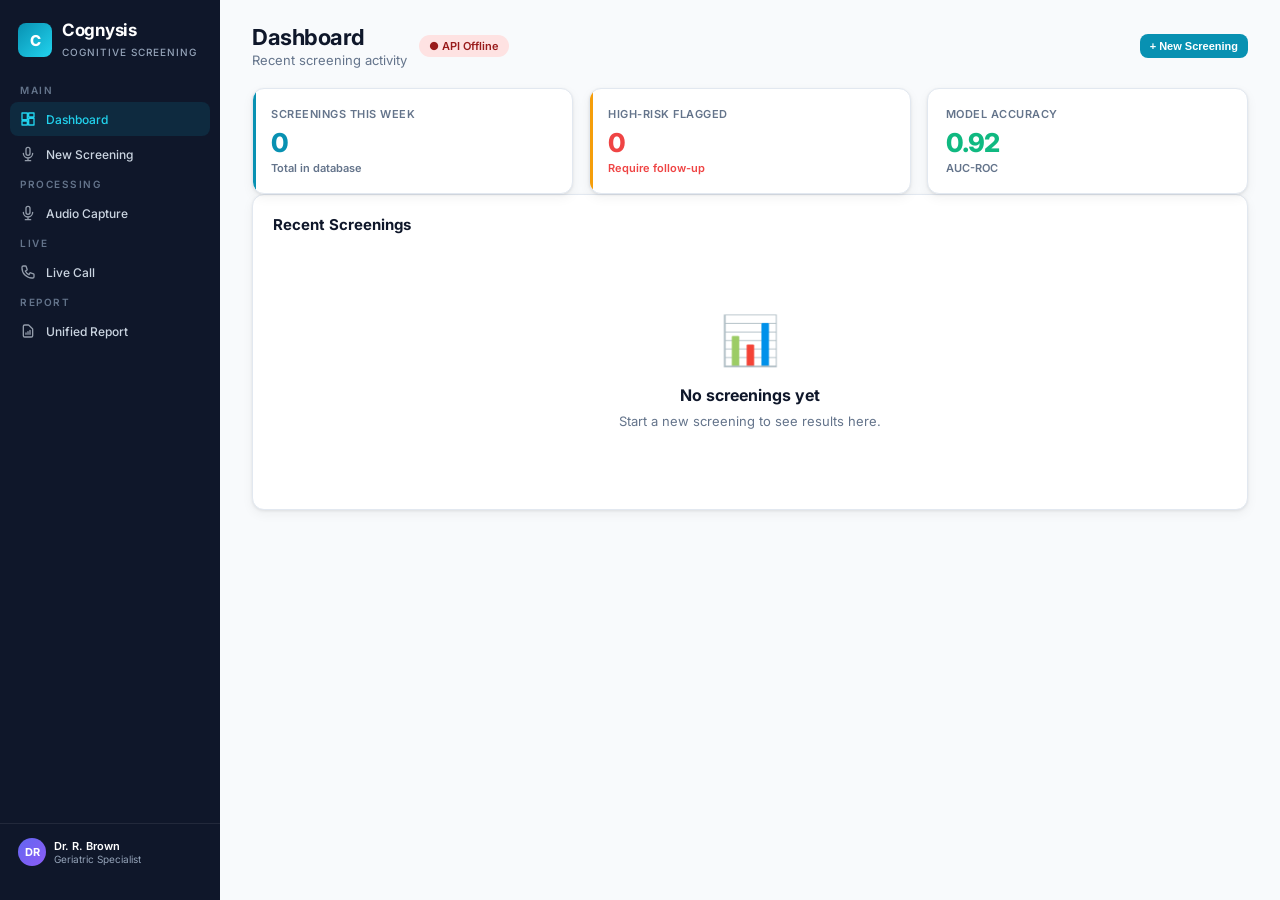
==== index.html @ 01a06c54 "Modify audio capture subtitle and remove unused sections Updated subtitle for audio capture section " ====
<!DOCTYPE html>
<html lang="en">
<head>
    <meta charset="UTF-8">
    <meta name="viewport" content="width=device-width, initial-scale=1.0">
    <title>Cognysis — Cognitive Risk Screening</title>
    <link href="https://fonts.googleapis.com/css2?family=Inter:wght@300;400;500;600;700;800&display=swap" rel="stylesheet">
    <link rel="stylesheet" href="/css/style.css">
<base target="_blank">
<base target="_blank">
</head>
<body>
    <div class="app">
        <!-- Sidebar -->
        <aside class="sidebar">
            <div class="sidebar-brand">
                <div class="logo-icon">C</div>
                <div><h1>Cognysis</h1><span>Cognitive Screening</span></div>
            </div>
            <div class="nav-section">
                <div class="nav-section-title">Main</div>
                <div class="nav-item active" data-screen="dashboard" onclick="navTo('dashboard')">
                    <svg fill="none" stroke="currentColor" stroke-width="2" viewBox="0 0 24 24"><path stroke-linecap="round" stroke-linejoin="round" d="M3 13h8V3H3v10zm0 8h8v-6H3v6zm10 0h8V11h-8v10zm0-18v6h8V3h-8z"/></svg>
                    Dashboard
                </div>
                <div class="nav-item" data-screen="screening" onclick="navTo('screening')">
                    <svg fill="none" stroke="currentColor" stroke-width="2" viewBox="0 0 24 24"><path stroke-linecap="round" stroke-linejoin="round" d="M19 11a7 7 0 01-7 7m0 0a7 7 0 01-7-7m7 7v4m0 0H8m4 0h4m-4-8a3 3 0 01-3-3V5a3 3 0 116 0v6a3 3 0 01-3 3z"/></svg>
                    New Screening
                </div>
            </div>
            <div class="nav-section">
                <div class="nav-section-title">Processing</div>
                <div class="nav-item" data-screen="audio-capture" onclick="navTo('audio-capture')">
                    <svg fill="none" stroke="currentColor" stroke-width="2" viewBox="0 0 24 24"><path stroke-linecap="round" stroke-linejoin="round" d="M19 11a7 7 0 01-7 7m0 0a7 7 0 01-7-7m7 7v4m0 0H8m4 0h4m-4-8a3 3 0 01-3-3V5a3 3 0 116 0v6a3 3 0 01-3 3z"/></svg>
                    Audio Capture
                </div>
            </div>
                        <div class="nav-section">
                <div class="nav-section-title">Live</div>
                <div class="nav-item" data-screen="live-call" onclick="navTo('live-call')">
                    <svg fill="none" stroke="currentColor" stroke-width="2" viewBox="0 0 24 24"><path stroke-linecap="round" stroke-linejoin="round" d="M3 5a2 2 0 012-2h3.28a1 1 0 01.948.684l1.498 4.493a1 1 0 01-.502 1.21l-2.257 1.13a11.042 11.042 0 005.516 5.516l1.13-2.257a1 1 0 011.21-.502l4.493 1.498a1 1 0 01.684.949V19a2 2 0 01-2 2h-1C9.716 21 3 14.284 3 6V5z"/></svg>
                    Live Call
                </div>
            </div>
<div class="nav-section">
                <div class="nav-section-title">Report</div>
                <div class="nav-item" data-screen="report" onclick="navTo('report')">
                    <svg fill="none" stroke="currentColor" stroke-width="2" viewBox="0 0 24 24"><path stroke-linecap="round" stroke-linejoin="round" d="M9 17v-2m3 2v-4m3 4v-6m2 10H7a2 2 0 01-2-2V5a2 2 0 012-2h5.586a1 1 0 01.707.293l5.414 5.414a1 1 0 01.293.707V19a2 2 0 01-2 2z"/></svg>
                    Unified Report
                </div>

            </div>
            <div class="sidebar-footer">
                <div class="user-pill">
                    <div class="user-avatar">DR</div>
                    <div class="user-info"><div class="name">Dr. R. Brown</div><div class="role">Geriatric Specialist</div></div>
                </div>
            </div>
        </aside>

        <!-- Main Content -->
        <main class="main">

            <!-- SCREEN 1: DASHBOARD -->
            <div id="dashboard" class="screen active">
                <div class="page-header">
                    <div style="display:flex;align-items:center;">
                        <div><h2>Dashboard</h2><p>Recent screening activity</p></div>
                        <div class="api-status checking" id="apiStatus">● Checking API...</div>
                    </div>
                    <div class="header-actions">
                        <button class="btn btn-primary btn-sm" onclick="navTo('screening')">+ New Screening</button>
                    </div>
                </div>
                <div class="grid-3">
                    <div class="stat-card acoustic">
                        <div class="stat-label">Screenings This Week</div>
                        <div class="stat-value" style="color: var(--accent);" id="dash-count">0</div>
                        <div class="stat-delta neutral">Total in database</div>
                    </div>
                    <div class="stat-card transcript">
                        <div class="stat-label">High-Risk Flagged</div>
                        <div class="stat-value" style="color: var(--danger);" id="dash-high">0</div>
                        <div class="stat-delta negative">Require follow-up</div>
                    </div>
                    <div class="stat-card">
                        <div class="stat-label">Model Accuracy</div>
                        <div class="stat-value" style="color: var(--success);">0.92</div>
                        <div class="stat-delta neutral">AUC-ROC</div>
                    </div>
                </div>
                <div class="card">
                    <div class="card-header"><div class="card-title">Recent Screenings</div></div>
                    <div id="dash-history">
                        <div class="empty-state">
                            <div class="empty-state-icon">📊</div>
                            <h3>No screenings yet</h3>
                            <p>Start a new screening to see results here.</p>
                        </div>
                    </div>
                </div>
            </div>

            <!-- SCREEN 2: NEW SCREENING -->
            <div id="screening" class="screen">
                <div class="page-header">
                    <div><h2>New Screening</h2><p>Patient intake — choose call or upload</p></div>
                    <div class="header-actions">
                        <button class="btn btn-secondary btn-sm" onclick="navTo('dashboard')">Cancel</button>
                        <button class="btn btn-primary btn-sm" id="btn-begin" onclick="beginScreening()">Begin →</button>
                    </div>
                </div>
                <div class="grid-2">
                    <div class="card">
                        <div class="card-header"><div class="card-title">Patient Information</div></div>
                        <div style="display: flex; flex-direction: column; gap: 14px;">
                            <div style="display: grid; grid-template-columns: 1fr 1fr; gap: 12px;">
                                <div>
                                    <label style="display: block; font-size: 11px; font-weight: 600; color: var(--text-muted); margin-bottom: 4px;">First Name</label>
                                    <input type="text" id="p-first" value="Dorothy" style="width: 100%; padding: 8px 12px; border: 1px solid var(--border); border-radius: var(--radius-sm); font-size: 13px; font-family: inherit;">
                                </div>
                                <div>
                                    <label style="display: block; font-size: 11px; font-weight: 600; color: var(--text-muted); margin-bottom: 4px;">Last Name</label>
                                    <input type="text" id="p-last" value="Thompson" style="width: 100%; padding: 8px 12px; border: 1px solid var(--border); border-radius: var(--radius-sm); font-size: 13px; font-family: inherit;">
                                </div>
                            </div>
                            <div style="display: grid; grid-template-columns: 1fr 1fr 1fr; gap: 12px;">
                                <div>
                                    <label style="display: block; font-size: 11px; font-weight: 600; color: var(--text-muted); margin-bottom: 4px;">Age</label>
                                    <input type="number" id="p-age" value="72" style="width: 100%; padding: 8px 12px; border: 1px solid var(--border); border-radius: var(--radius-sm); font-size: 13px; font-family: inherit;">
                                </div>
                                <div>
                                    <label style="display: block; font-size: 11px; font-weight: 600; color: var(--text-muted); margin-bottom: 4px;">Sex</label>
                                    <select id="p-sex" style="width: 100%; padding: 8px 12px; border: 1px solid var(--border); border-radius: var(--radius-sm); font-size: 13px; font-family: inherit; background: white;">
                                        <option selected>Female</option><option>Male</option>
                                    </select>
                                </div>
                                <div>
                                    <label style="display: block; font-size: 11px; font-weight: 600; color: var(--text-muted); margin-bottom: 4px;">Education (yrs)</label>
                                    <input type="number" id="p-edu" value="8" style="width: 100%; padding: 8px 12px; border: 1px solid var(--border); border-radius: var(--radius-sm); font-size: 13px; font-family: inherit;">
                                </div>
                            </div>
                            <div>
                                <label style="display: block; font-size: 11px; font-weight: 600; color: var(--text-muted); margin-bottom: 4px;">Primary Language</label>
                                <select id="p-lang" style="width: 100%; padding: 8px 12px; border: 1px solid var(--border); border-radius: var(--radius-sm); font-size: 13px; font-family: inherit; background: white;">
                                    <option selected>English (Jamaican)</option><option>Patois / English Mix</option>
                                </select>
                            </div>
                            <div>
                                <label style="display: block; font-size: 11px; font-weight: 600; color: var(--text-muted); margin-bottom: 4px;">Phone Number (for live calls)</label>
                                <input type="tel" id="p-phone" value="+18761234567" placeholder="+1 876 123 4567" style="width: 100%; padding: 8px 12px; border: 1px solid var(--border); border-radius: var(--radius-sm); font-size: 13px; font-family: inherit;">
                            </div>
                        </div>
                    </div>
                    <div class="card">
                        <div class="card-header"><div class="card-title">Health Background</div></div>
                        <div style="display: flex; flex-direction: column; gap: 8px;">
                            <label style="display: flex; align-items: center; gap: 8px; padding: 10px; background: var(--bg); border-radius: var(--radius-sm); cursor: pointer;">
                                <input type="checkbox" id="h-dm" checked style="width: 16px; height: 16px; accent-color: var(--accent);">
                                <span style="font-size: 13px; font-weight: 500;">Type 2 Diabetes</span>
                            </label>
                            <label style="display: flex; align-items: center; gap: 8px; padding: 10px; background: var(--bg); border-radius: var(--radius-sm); cursor: pointer;">
                                <input type="checkbox" id="h-htn" checked style="width: 16px; height: 16px; accent-color: var(--accent);">
                                <span style="font-size: 13px; font-weight: 500;">Hypertension</span>
                            </label>
                            <label style="display: flex; align-items: center; gap: 8px; padding: 10px; background: var(--bg); border-radius: var(--radius-sm); cursor: pointer;">
                                <input type="checkbox" id="h-stroke" style="width: 16px; height: 16px; accent-color: var(--accent);">
                                <span style="font-size: 13px; font-weight: 500;">Previous Stroke / TIA</span>
                            </label>
                            <label style="display: flex; align-items: center; gap: 8px; padding: 10px; background: var(--bg); border-radius: var(--radius-sm); cursor: pointer;">
                                <input type="checkbox" id="h-hear" style="width: 16px; height: 16px; accent-color: var(--accent);">
                                <span style="font-size: 13px; font-weight: 500;">Hearing Impairment</span>
                            </label>
                            <label style="display: flex; align-items: center; gap: 8px; padding: 10px; background: var(--bg); border-radius: var(--radius-sm); cursor: pointer;">
                                <input type="checkbox" id="h-speech" style="width: 16px; height: 16px; accent-color: var(--accent);">
                                <span style="font-size: 13px; font-weight: 500;">Speech Impediment (stammer, etc.)</span>
                            </label>
                            <div style="font-size: 11px; color: var(--text-muted); line-height: 1.5; padding: 8px 10px; border-left: 3px solid var(--accent); background: #eef2ff; border-radius: 4px;">
                                Recorded as acknowledged predispositions — these do <strong>not</strong> alter the current score.
                                Planned: condition-aware feature weighting (e.g. hearing impairment down-weights loudness and repetition markers).
                            </div>
                        </div>
                    </div>
                </div>
            </div>

            <!-- SCREEN 3: NEW SCREENING — UPLOAD ONLY -->
            <div id="screening-upload" class="screen">
                <div class="page-header">
                    <div><h2>New Screening — Upload</h2><p>Audio file upload only. No live call.</p></div>
                    <div class="header-actions">
                        <button class="btn btn-secondary btn-sm" onclick="navTo('dashboard')">Cancel</button>
                    </div>
                </div>
                <div class="grid-2">
                    <div class="card">
                        <div class="card-header"><div class="card-title">Patient Information</div></div>
                        <div style="display: flex; flex-direction: column; gap: 14px;">
                            <div style="display: grid; grid-template-columns: 1fr 1fr; gap: 12px;">
                                <div>
                                    <label style="display: block; font-size: 11px; font-weight: 600; color: var(--text-muted); margin-bottom: 4px;">First Name</label>
                                    <input type="text" id="p-first-upload" value="Dorothy" style="width: 100%; padding: 8px 12px; border: 1px solid var(--border); border-radius: var(--radius-sm); font-size: 13px; font-family: inherit;">
                                </div>
                                <div>
                                    <label style="display: block; font-size: 11px; font-weight: 600; color: var(--text-muted); margin-bottom: 4px;">Last Name</label>
                                    <input type="text" id="p-last-upload" value="Thompson" style="width: 100%; padding: 8px 12px; border: 1px solid var(--border); border-radius: var(--radius-sm); font-size: 13px; font-family: inherit;">
                                </div>
                            </div>
                            <div style="display: grid; grid-template-columns: 1fr 1fr 1fr; gap: 12px;">
                                <div>
                                    <label style="display: block; font-size: 11px; font-weight: 600; color: var(--text-muted); margin-bottom: 4px;">Age</label>
                                    <input type="number" id="p-age-upload" value="72" style="width: 100%; padding: 8px 12px; border: 1px solid var(--border); border-radius: var(--radius-sm); font-size: 13px; font-family: inherit;">
                                </div>
                                <div>
                                    <label style="display: block; font-size: 11px; font-weight: 600; color: var(--text-muted); margin-bottom: 4px;">Sex</label>
                                    <select id="p-sex-upload" style="width: 100%; padding: 8px 12px; border: 1px solid var(--border); border-radius: var(--radius-sm); font-size: 13px; font-family: inherit; background: white;">
                                        <option selected>Female</option><option>Male</option>
                                    </select>
                                </div>
                                <div>
                                    <label style="display: block; font-size: 11px; font-weight: 600; color: var(--text-muted); margin-bottom: 4px;">Education (yrs)</label>
                                    <input type="number" id="p-edu-upload" value="8" style="width: 100%; padding: 8px 12px; border: 1px solid var(--border); border-radius: var(--radius-sm); font-size: 13px; font-family: inherit;">
                                </div>
                            </div>
                            <div>
                                <label style="display: block; font-size: 11px; font-weight: 600; color: var(--text-muted); margin-bottom: 4px;">Primary Language</label>
                                <select id="p-lang-upload" style="width: 100%; padding: 8px 12px; border: 1px solid var(--border); border-radius: var(--radius-sm); font-size: 13px; font-family: inherit; background: white;">
                                    <option selected>English (Jamaican)</option><option>Patois / English Mix</option>
                                </select>
                            </div>
                        </div>
                    </div>
                    <div class="card">
                        <div class="card-header"><div class="card-title">Health Background</div></div>
                        <div style="display: flex; flex-direction: column; gap: 8px;">
                            <label style="display: flex; align-items: center; gap: 8px; padding: 10px; background: var(--bg); border-radius: var(--radius-sm); cursor: pointer;">
                                <input type="checkbox" id="h-dm-upload" checked style="width: 16px; height: 16px; accent-color: var(--accent);">
                                <span style="font-size: 13px; font-weight: 500;">Type 2 Diabetes</span>
                            </label>
                            <label style="display: flex; align-items: center; gap: 8px; padding: 10px; background: var(--bg); border-radius: var(--radius-sm); cursor: pointer;">
                                <input type="checkbox" id="h-htn-upload" checked style="width: 16px; height: 16px; accent-color: var(--accent);">
                                <span style="font-size: 13px; font-weight: 500;">Hypertension</span>
                            </label>
                            <label style="display: flex; align-items: center; gap: 8px; padding: 10px; background: var(--bg); border-radius: var(--radius-sm); cursor: pointer;">
                                <input type="checkbox" id="h-stroke-upload" style="width: 16px; height: 16px; accent-color: var(--accent);">
                                <span style="font-size: 13px; font-weight: 500;">Previous Stroke / TIA</span>
                            </label>
                            <label style="display: flex; align-items: center; gap: 8px; padding: 10px; background: var(--bg); border-radius: var(--radius-sm); cursor: pointer;">
                                <input type="checkbox" id="h-hear-upload" style="width: 16px; height: 16px; accent-color: var(--accent);">
                                <span style="font-size: 13px; font-weight: 500;">Hearing Impairment</span>
                            </label>
                        </div>
                    </div>
                </div>
                <div class="card" style="margin-top: 8px;">
                    <div class="card-header"><div class="card-title">Audio Upload</div><span class="badge badge-info">File Only</span></div>
                    <div class="upload-area" id="uploadAreaOnly" onclick="document.getElementById('fileInputOnly').click()">
                        <input type="file" id="fileInputOnly" accept="audio/wav,audio/mp3,audio/mpeg,audio/mp4,audio/x-m4a,audio/webm" onchange="handleFileSelectOnly(this)">
                        <div style="font-size: 48px; margin-bottom: 12px;">📁</div>
                        <p style="font-size: 1.1rem; color: #4a5568; margin-bottom: 8px; font-weight: 600;">Drop or Select Audio File</p>
                        <p style="font-size: 0.85rem; color: #a0aec0; margin-bottom: 16px;">WAV, MP3, M4A, WEBM accepted. Max 20MB.</p>
                        <button class="btn btn-secondary" type="button">Select File</button>
                    </div>
                    <div id="filePreviewOnly" style="display: none; margin-top: 16px; padding: 12px; background: var(--bg); border-radius: var(--radius-sm); border: 1px solid var(--border);">
                        <div style="display: flex; align-items: center; justify-content: space-between;">
                            <div style="display: flex; align-items: center; gap: 10px;">
                                <div style="font-size: 24px;">🎵</div>
                                <div>
                                    <div style="font-size: 13px; font-weight: 600;" id="fileNameOnly">recording.wav</div>
                                    <div style="font-size: 11px; color: var(--text-muted);" id="fileSizeOnly">2.4 MB</div>
                                </div>
                            </div>
                            <button class="btn btn-primary btn-sm" onclick="beginUploadScreening()">Upload & Analyze</button>
                        </div>
                    </div>
                </div>
            </div>

            <!-- SCREEN 4: AUDIO CAPTURE -->
<div id="audio-capture" class="screen">
    <div class="page-header">
        <div>
            <h2>Audio Capture</h2>
            <p id="audio-capture-subtitle">Call the patient or upload an audio file — results appear in the Unified Report</p>
        </div>
        <div class="header-actions">
            <button class="btn btn-secondary btn-sm" onclick="navTo('screening')">← Back</button>
        </div>
    </div>

    <!-- Patient Card -->
    <div class="patient-card" style="margin-bottom: 20px;">
        <div class="patient-avatar-lg" id="cap-avatar">DT</div>
        <div class="patient-details">
            <h3 id="cap-name">Mrs. Dorothy Thompson</h3>
            <div class="patient-meta" id="cap-meta">
                <span>72 yrs</span><span>•</span><span>Female</span><span>•</span><span>8 yrs education</span>
            </div>
        </div>
        <div class="risk-pill risk-moderate" id="audio-status-badge">Ready</div>
    </div>

    <!-- CALL / UPLOAD OPTIONS -->
    <div class="grid-2" style="margin-top: 16px;">
        <div class="card" style="cursor: pointer;" onclick="triggerOutboundCall()">
    <div style="text-align: center; padding: 30px;">
        <div style="font-size: 48px; margin-bottom: 12px;">📞</div>
        <p style="font-size: 1.1rem; color: #4a5568; margin-bottom: 8px; font-weight: 600;">Call Patient Now</p>
        <p style="font-size: 0.85rem; color: #a0aec0; margin-bottom: 16px;">
            Retell AI will call the patient and conduct the cognitive screening.
        </p>
        <button class="btn btn-primary" id="btn-call">📞 Call Patient</button>
        <p style="font-size: 11px; color: #94a3b8; margin-top: 12px;">
            Demo uses US caller ID → Jamaican number in production
        </p>
    </div>
</div>
        <div class="card">
            <div class="upload-area" id="uploadArea" onclick="document.getElementById('fileInput').click()">
                <input type="file" id="fileInput" accept="audio/wav,audio/mp3,audio/mpeg,audio/mp4,audio/x-m4a,audio/webm" onchange="handleFileSelect(this)">
                <div style="font-size: 48px; margin-bottom: 12px;">📁</div>
                <p style="font-size: 1.1rem; color: #4a5568; margin-bottom: 8px; font-weight: 600;">Upload Audio File</p>
                <p style="font-size: 0.85rem; color: #a0aec0; margin-bottom: 16px;">WAV, MP3, M4A, WEBM accepted. Max 20MB.</p>
                <button class="btn btn-secondary" type="button">Select File</button>
            </div>
            <div id="filePreview" style="display: none; margin-top: 16px; padding: 12px; background: var(--bg); border-radius: var(--radius-sm); border: 1px solid var(--border);">
                <div style="display: flex; align-items: center; justify-content: space-between;">
                    <div style="display: flex; align-items: center; gap: 10px;">
                        <div style="font-size: 24px;">🎵</div>
                        <div>
                            <div style="font-size: 13px; font-weight: 600;" id="fileName">recording.wav</div>
                            <div style="font-size: 11px; color: var(--text-muted);" id="fileSize">2.4 MB</div>
                        </div>
                    </div>
                    <button class="btn btn-primary btn-sm" onclick="uploadSelectedFile()">Upload & Analyze</button>
                </div>
            </div>
        </div>
    </div>
</div>
            
            <!-- SCREEN 5: FEATURE EXTRACTION -->
<div id="feature-extraction" class="screen">
    <div class="page-header">
        <div><h2>Feature Extraction</h2><p>What the system listens for in the voice</p></div>
        <div class="header-actions">
            <button class="btn btn-secondary btn-sm" onclick="navTo('audio-capture')">← Back</button>
            <button class="btn btn-primary btn-sm" onclick="navTo('report')">Run AI →</button>
        </div>
    </div>

    <div class="card">
        <div class="card-header">
            <div class="card-title">Processing Pipeline</div>
            <span class="badge badge-processing" id="pipe-badge">Running</span>
        </div>
        <div class="pipeline-simple pending" id="pipe-1">
            <div class="step-dot wait" id="dot-1">1</div>
            <div class="step-text">Audio Preprocessing <small>Noise reduction, normalization, resampling</small></div>
            <span class="step-status status-waiting" id="stat-1">Waiting</span>
        </div>
        <div class="pipeline-simple pending" id="pipe-2">
            <div class="step-dot wait" id="dot-2">2</div>
            <div class="step-text">Speech-to-Text <small>Whisper with dialect adaptation</small></div>
            <span class="step-status status-waiting" id="stat-2">Waiting</span>
        </div>
        <div class="pipeline-simple pending" id="pipe-3">
            <div class="step-dot wait" id="dot-3">3</div>
            <div class="step-text">Feature Extraction <small>Acoustic + Transcript analysis</small></div>
            <span class="step-status status-waiting" id="stat-3">Waiting</span>
        </div>
        <div class="pipeline-simple pending" id="pipe-4">
            <div class="step-dot wait" id="dot-4">4</div>
            <div class="step-text">Risk Scoring <small>XGBoost + SHAP explainability</small></div>
            <span class="step-status status-waiting" id="stat-4">Waiting</span>
        </div>
    </div>

    <div class="grid-2">
        <div class="module-card acoustic" onclick="openModal('modal-acoustic')">
            <div class="module-arrow">→</div>
            <div class="module-icon">🎙️</div>
            <div class="module-title">Acoustic Analysis</div>
            <div class="module-desc">Extracted directly from the audio waveform. Language-agnostic features that capture motor planning, voice quality, and rhythmic structure.</div>
            <div class="module-stats">
                <div class="module-stat"><div class="module-stat-value" style="color: var(--accent);" id="mod-acoustic-vars">142</div><div class="module-stat-label">Variables</div></div>
                <div class="module-stat"><div class="module-stat-value" style="color: var(--danger);" id="mod-acoustic-flagged">0</div><div class="module-stat-label">Flagged</div></div>
                <div class="module-stat"><div class="module-stat-value" style="color: var(--warning);" id="mod-acoustic-pause">—</div><div class="module-stat-label">Pause Rate</div></div>
            </div>
        </div>
        <div class="module-card transcript" onclick="openModal('modal-transcript')">
            <div class="module-arrow">→</div>
            <div class="module-icon">📝</div>
            <div class="module-title">Transcript Analysis</div>
            <div class="module-desc">Extracted from ASR output. Lexical, syntactic, semantic, and pragmatic markers of cognitive decline.</div>
            <div class="module-stats">
                <div class="module-stat"><div class="module-stat-value" style="color: var(--warning);" id="mod-transcript-vars">86</div><div class="module-stat-label">Variables</div></div>
                <div class="module-stat"><div class="module-stat-value" style="color: var(--danger);" id="mod-transcript-flagged">0</div><div class="module-stat-label">Flagged</div></div>
                <div class="module-stat"><div class="module-stat-value" style="color: var(--danger);" id="mod-transcript-vocab">—</div><div class="module-stat-label">Vocab Diversity</div></div>
            </div>
        </div>
    </div>

    <div class="card">
        <div class="card-header">
            <div class="card-title">🎙️ Acoustic Analysis — From the Sound Itself</div>
            <span class="badge badge-info">Language-free</span>
        </div>
        <div style="font-size: 13px; color: var(--text-muted); margin-bottom: 16px;">These features are extracted directly from the audio waveform. They work in <strong>any language</strong> because they measure <em>how</em> the person speaks, not <em>what</em> they say.</div>
        <div class="feature-category" id="feat-pause" onclick="openModal('modal-pause')"><div class="cat-icon" style="background: #fee2e2;">⏱️</div><div class="cat-info"><div class="cat-title">Pause Patterns</div><div class="cat-desc" id="feat-pause-desc">How long and how often the person stops between words</div></div><div class="cat-status cat-flagged" id="feat-pause-status">Flagged</div><div class="cat-arrow">→</div></div>
        <div class="feature-category" id="feat-voice" onclick="openModal('modal-voice-quality')"><div class="cat-icon" style="background: #fff7ed;">🗣️</div><div class="cat-info"><div class="cat-title">Voice Quality</div><div class="cat-desc" id="feat-voice-desc">Stability and clarity — tremors, hoarseness, breathiness</div></div><div class="cat-status cat-watch" id="feat-voice-status">Watch</div><div class="cat-arrow">→</div></div>
        <div class="feature-category" id="feat-rate" onclick="openModal('modal-speech-rate')"><div class="cat-icon" style="background: #fff7ed;">⚡</div><div class="cat-info"><div class="cat-title">Speech Rate</div><div class="cat-desc" id="feat-rate-desc">How fast or slow, and how smoothly words flow</div></div><div class="cat-status cat-watch" id="feat-rate-status">Watch</div><div class="cat-arrow">→</div></div>
        <div class="feature-category" id="feat-pitch" onclick="openModal('modal-pitch')"><div class="cat-icon" style="background: #fff7ed;">🎵</div><div class="cat-info"><div class="cat-title">Pitch & Prosody</div><div class="cat-desc" id="feat-pitch-desc">Variation in tone and melody — monotone vs. expressive</div></div><div class="cat-status cat-flagged" id="feat-pitch-status">Flagged</div><div class="cat-arrow">→</div></div>
        <div class="feature-category" id="feat-spectral" onclick="openModal('modal-spectral')"><div class="cat-icon" style="background: #d1fae5;">📊</div><div class="cat-info"><div class="cat-title">Spectral Features</div><div class="cat-desc" id="feat-spectral-desc">Fine-grained sound patterns revealing vocal control</div></div><div class="cat-status cat-normal" id="feat-spectral-status">Normal</div><div class="cat-arrow">→</div></div>
        <div class="feature-category" id="feat-timing" onclick="openModal('modal-response-timing')"><div class="cat-icon" style="background: #fee2e2;">⏳</div><div class="cat-info"><div class="cat-title">Response Timing</div><div class="cat-desc" id="feat-timing-desc">How long to answer, how long each turn lasts</div></div><div class="cat-status cat-flagged" id="feat-timing-status">Flagged</div><div class="cat-arrow">→</div></div>
    </div>

    <div class="card">
        <div class="card-header">
            <div class="card-title">📝 Transcript Analysis — From What Was Said</div>
            <span class="badge badge-info">Language-based</span>
        </div>
        <div style="font-size: 13px; color: var(--text-muted); margin-bottom: 16px;">These features are extracted from the words the person used. They reveal <strong>what</strong> the person said and <strong>how they organized their thoughts</strong>.</div>
        <div class="feature-category" id="feat-vocab" onclick="openModal('modal-vocab')"><div class="cat-icon" style="background: #fee2e2;">📚</div><div class="cat-info"><div class="cat-title">Vocabulary Diversity</div><div class="cat-desc" id="feat-vocab-desc">How many different words — repetition vs. variety</div></div><div class="cat-status cat-flagged" id="feat-vocab-status">Flagged</div><div class="cat-arrow">→</div></div>
        <div class="feature-category" id="feat-semantic" onclick="openModal('modal-semantic')"><div class="cat-icon" style="background: #fee2e2;">🔗</div><div class="cat-info"><div class="cat-title">Semantic Coherence</div><div class="cat-desc" id="feat-semantic-desc">Whether ideas connect logically or drift off-topic</div></div><div class="cat-status cat-flagged" id="feat-semantic-status">Flagged</div><div class="cat-arrow">→</div></div>
        <div class="feature-category" id="feat-wordfind" onclick="openModal('modal-wordfinding')"><div class="cat-icon" style="background: #fee2e2;">🔍</div><div class="cat-info"><div class="cat-title">Word-Finding Ability</div><div class="cat-desc" id="feat-wordfind-desc">Struggles to name things, vague substitutes, circumlocutions</div></div><div class="cat-status cat-flagged" id="feat-wordfind-status">Flagged</div><div class="cat-arrow">→</div></div>
        <div class="feature-category" id="feat-sentence" onclick="openModal('modal-sentence')"><div class="cat-icon" style="background: #fff7ed;">🏗️</div><div class="cat-info"><div class="cat-title">Sentence Structure</div><div class="cat-desc" id="feat-sentence-desc">Complexity, completeness, grammar, fragments</div></div><div class="cat-status cat-watch" id="feat-sentence-status">Watch</div><div class="cat-arrow">→</div></div>
        <div class="feature-category" id="feat-disfluency" onclick="openModal('modal-disfluency')"><div class="cat-icon" style="background: #fff7ed;">💬</div><div class="cat-info"><div class="cat-title">Disfluency Markers</div><div class="cat-desc" id="feat-disfluency-desc">"Um," "uh," repetitions, self-corrections</div></div><div class="cat-status cat-watch" id="feat-disfluency-status">Watch</div><div class="cat-arrow">→</div></div>
        <div class="feature-category" id="feat-memory" onclick="openModal('modal-memory-language')"><div class="cat-icon" style="background: #fff7ed;">🧠</div><div class="cat-info"><div class="cat-title">Memory Language</div><div class="cat-desc" id="feat-memory-desc">"I think," "maybe" — phrases revealing uncertainty</div></div><div class="cat-status cat-watch" id="feat-memory-status">Watch</div><div class="cat-arrow">→</div></div>
    </div>
</div>

            <!-- SCREEN 6: AI ANALYSIS -->
            <div id="analysis" class="screen">
                <div class="page-header">
                    <div><h2>AI Analysis</h2><p>Risk scoring from combined features</p></div>
                    <div class="header-actions">
                        <button class="btn btn-secondary btn-sm" onclick="navTo('report')">← Back</button>
                        <button class="btn btn-primary btn-sm" onclick="saveAndGoToResults()">Results →</button>
                    </div>
                </div>
                <div class="card">
                    <div class="card-header">
                        <div class="card-title">Risk Score</div>
                        <span class="badge badge-complete">Final</span>
                    </div>
                    <div style="display: flex; align-items: baseline; gap: 8px; margin-bottom: 8px;">
                        <span style="font-size: 48px; font-weight: 800; color: var(--danger); letter-spacing: -2px;" id="ana-score">78</span>
                        <span style="font-size: 20px; color: var(--text-muted); font-weight: 500;">/100</span>
                    </div>
                    <div class="risk-slider-labels">
                        <span class="low">Low <span style="font-weight:400;color:#94a3b8">(0–30)</span></span>
                        <span class="mod">Moderate <span style="font-weight:400;color:#94a3b8">(31–60)</span></span>
                        <span class="high">High <span style="font-weight:400;color:#94a3b8">(61–100)</span></span>
                    </div>
                    <div class="risk-slider-container">
                        <div class="risk-slider-seg low"></div>
                        <div class="risk-slider-seg mod"></div>
                        <div class="risk-slider-seg high"></div>
                        <div class="risk-slider-marker" id="ana-marker" style="left: 78%;">78</div>
                    </div>
                    <p style="text-align: center; font-size: 13px; color: var(--text-muted); margin-top: 8px;">
                        Patient falls in the <span style="font-weight: 700; color: var(--danger);" id="ana-level">High Risk</span> band.
                    </p>
                    <div style="margin-top: 24px; padding-top: 20px; border-top: 1px solid var(--border);">
                        <div style="margin-bottom: 14px;">
                            <div style="display: flex; justify-content: space-between; margin-bottom: 4px;">
                                <span style="font-size: 12px; font-weight: 600;">Normal</span>
                                <span style="font-size: 12px; font-weight: 700; color: var(--text-muted);">8%</span>
                            </div>
                            <div class="feature-bar-bg" style="height: 8px;"><div class="feature-bar-fill" style="width: 8%; background: var(--success);"></div></div>
                        </div>
                        <div style="margin-bottom: 14px;">
                            <div style="display: flex; justify-content: space-between; margin-bottom: 4px;">
                                <span style="font-size: 12px; font-weight: 600;">Mild Cognitive Impairment</span>
                                <span style="font-size: 12px; font-weight: 700; color: var(--warning);">24%</span>
                            </div>
                            <div class="feature-bar-bg" style="height: 8px;"><div class="feature-bar-fill" style="width: 24%; background: var(--warning);"></div></div>
                        </div>
                        <div style="margin-bottom: 14px;">
                            <div style="display: flex; justify-content: space-between; margin-bottom: 4px;">
                                <span style="font-size: 12px; font-weight: 600;">Dementia</span>
                                <span style="font-size: 12px; font-weight: 700; color: var(--danger);">68%</span>
                            </div>
                            <div class="feature-bar-bg" style="height: 8px;"><div class="feature-bar-fill" style="width: 68%; background: var(--danger);"></div></div>
                        </div>
                    </div>
                    <div style="padding: 14px; background: var(--bg); border-radius: var(--radius-sm); margin-top: 20px;">
                        <div style="font-size: 11px; font-weight: 700; color: var(--text-muted); text-transform: uppercase; letter-spacing: 0.5px; margin-bottom: 6px;">Model Confidence</div>
                        <div style="display: flex; gap: 20px;">
                            <div><div style="font-size: 20px; font-weight: 800; color: var(--accent);">0.92</div><div style="font-size: 11px; color: var(--text-muted);">Accuracy (AUC)</div></div>
                            <div><div style="font-size: 20px; font-weight: 800; color: var(--accent);">0.88</div><div style="font-size: 11px; color: var(--text-muted);">F1 Score</div></div>
                            <div><div style="font-size: 20px; font-weight: 800; color: var(--accent);">0.85</div><div style="font-size: 11px; color: var(--text-muted);">Sensitivity</div></div>
                            <div><div style="font-size: 20px; font-weight: 800; color: var(--accent);">0.94</div><div style="font-size: 11px; color: var(--text-muted);">Specificity</div></div>
                        </div>
                    </div>
                </div>
                <div class="card">
                    <div class="card-header"><div class="card-title">Top Drivers (SHAP)</div></div>
                    <div id="ana-shap"></div>
                </div>
                <div class="card">
                    <div class="card-header"><div class="card-title">How the Score Was Reached</div></div>
                    <div style="font-size: 13px; color: var(--text-muted); line-height: 1.7; margin-bottom: 12px;">
                        The AI combines <strong>142 acoustic features</strong> (from the sound) and <strong>86 transcript features</strong> (from the words) into a single risk score. It was trained on 1,204 patients and learns which patterns most strongly predict cognitive decline.
                    </div>
                    <div style="display: grid; grid-template-columns: repeat(3, 1fr); gap: 12px;">
                        <div style="padding: 14px; background: var(--bg); border-radius: var(--radius-sm); text-align: center;">
                            <div style="font-size: 24px; font-weight: 800; color: var(--danger);">↑ 130%</div>
                            <div style="font-size: 12px; color: var(--text-muted); margin-top: 4px;">Pause rate was the strongest signal</div>
                        </div>
                        <div style="padding: 14px; background: var(--bg); border-radius: var(--radius-sm); text-align: center;">
                            <div style="font-size: 24px; font-weight: 800; color: var(--danger);">↓ 42%</div>
                            <div style="font-size: 12px; color: var(--text-muted); margin-top: 4px;">Vocabulary diversity dropped sharply</div>
                        </div>
                        <div style="padding: 14px; background: var(--bg); border-radius: var(--radius-sm); text-align: center;">
                            <div style="font-size: 24px; font-weight: 800; color: var(--warning);">↓ 26%</div>
                            <div style="font-size: 12px; color: var(--text-muted); margin-top: 4px;">Semantic coherence below threshold</div>
                        </div>
                    </div>
                </div>
            </div>

            <!-- SCREEN 7: RESULTS -->
            <div id="results" class="screen">
                <div class="page-header">
                    <div><h2>Screening Report</h2><p>Final assessment and next steps</p></div>
                    <div class="header-actions">
                        <button class="btn btn-secondary btn-sm" onclick="navTo('dashboard')">Dashboard</button>
                        <button class="btn btn-primary btn-sm" onclick="navTo('report')">Why? →</button>
                    </div>
                </div>
                <div class="patient-card" id="res-card" style="border-left: 4px solid var(--danger);">
                    <div class="patient-avatar-lg" id="res-avatar">DT</div>
                    <div class="patient-details">
                        <h3 id="res-name">Mrs. Dorothy Thompson</h3>
                        <div class="patient-meta" id="res-meta">
                            <span>72 yrs</span><span>•</span><span>Female</span><span>•</span><span>8 yrs education</span>
                        </div>
                    </div>
                    <div style="text-align: right;">
                        <div style="font-size: 32px; font-weight: 800; color: var(--danger); letter-spacing: -2px;" id="res-score">78<span style="font-size: 14px; color: #94a3b8;">/100</span></div>
                        <div class="risk-pill risk-high" id="res-pill">HIGH RISK</div>
                    </div>
                </div>
                <div class="grid-2">
                    <div>
                        <div class="card" style="margin-bottom: 16px;">
                            <div class="clinical-summary">
                                <div class="clinical-summary-title">📝 Clinical Summary</div>
                                <div class="clinical-summary-text" id="res-summary">
                                    The AI detected significant acoustic and linguistic markers consistent with early-to-moderate cognitive impairment. This is a screening result — not a clinical diagnosis. Neurologist referral is strongly recommended.
                                </div>
                            </div>
                        </div>
                        <div class="card">
                            <div class="card-header"><div class="card-title">Recommended Next Steps</div><span class="badge badge-live">Urgent</span></div>
                            <div style="display: flex; flex-direction: column; gap: 8px;">
                                <div class="clickable-row">
                                    <div class="row-left"><div class="row-icon" style="background: #e0e7ff; color: #4338ca;">📋</div><div><div class="row-title">In-Person Cognitive Tests</div><div class="row-desc">MoCA, memory tests, clock drawing</div></div></div>
                                    <div class="row-arrow">→</div>
                                </div>
                                <div class="clickable-row">
                                    <div class="row-left"><div class="row-icon" style="background: #fce7f3; color: #be185d;">🩺</div><div><div class="row-title">Brain Scan (MRI)</div><div class="row-desc">Check for hippocampal shrinkage</div></div></div>
                                    <div class="row-arrow">→</div>
                                </div>
                                <div class="clickable-row">
                                    <div class="row-left"><div class="row-icon" style="background: #d1fae5; color: #065f46;">💊</div><div><div class="row-title">Review DM & BP</div><div class="row-desc">Optimize diabetes & hypertension</div></div></div>
                                    <div class="row-arrow">→</div>
                                </div>
                            </div>
                        </div>
                    </div>
                    <div>
                        <div class="card">
                            <div class="card-header"><div class="card-title">What the System Noticed</div></div>
                            <div id="res-findings"></div>
                        </div>
                        <div class="card">
                            <div class="card-header"><div class="card-title">Marker Breakdown</div></div>
                            <table class="marker-table">
                                <thead><tr><th>Marker</th><th>Signal</th><th>Result</th></tr></thead>
                                <tbody id="res-markers"></tbody>
                            </table>
                        </div>
                    </div>
                </div>
            </div>

            <!-- SCREEN 8: EXPLAINABILITY -->
            <div id="explainability" class="screen">
                <div class="page-header">
                    <div><h2>Why This Score?</h2><p>Plain-English breakdown</p></div>
                    <div class="header-actions">
                        <button class="btn btn-secondary btn-sm" onclick="navTo('report')">← Back</button>
                    </div>
                </div>
                <div class="card">
                    <div class="card-header"><div class="card-title">From the Sound of the Voice</div><span class="badge badge-info">Acoustic</span></div>
                    <div id="exp-acoustic"></div>
                </div>
                <div class="card">
                    <div class="card-header"><div class="card-title">From the Words Used</div><span class="badge badge-info">Transcript</span></div>
                    <div id="exp-transcript"></div>
                </div>
                <div class="card">
                    <div class="card-header"><div class="card-title">What Helped Lower the Risk</div><span class="badge badge-complete">Protective</span></div>
                    <div id="exp-protective"></div>
                </div>
            </div>
        
            <!-- SCREEN 9: LIVE CALL MONITOR -->
            <div id="live-call" class="screen">
                <div class="page-header">
                    <div>
                        <h2>Live Call Monitor</h2>
                        <p id="live-call-subtitle">Real-time cognitive screening session</p>
                    </div>
                    <div class="header-actions">
                        <button class="btn btn-secondary btn-sm" onclick="navTo('dashboard')">← Dashboard</button>
                    </div>
                </div>
                <div class="card">
                    <div class="card-header"><div class="card-title">📞 Call Information</div></div>
                    <div class="info-row"><span class="info-label">Patient</span><span class="info-value" id="live-patient-name">Loading...</span></div>
                    <div class="info-row"><span class="info-label">Phone</span><span class="info-value" id="live-patient-phone">...</span></div>
                    <div class="info-row"><span class="info-label">Call ID</span><span class="info-value" id="live-call-id" style="font-family: monospace; font-size: 12px;">...</span></div>
                    <div class="status initiated" id="live-status" style="font-size: 32px; font-weight: 800; margin: 12px 0;">LOADING...</div>
                    <div class="timer" id="live-timer" style="font-size: 14px; color: #6b7280; margin-top: 8px;"><span class="spinner"></span> Connecting to server...</div>
                </div>
                <div class="card hidden" id="live-analysis-card">
                    <div class="card-header"><div class="card-title">📊 Live Analysis</div></div>
                    <div class="grid-3">
                        <div class="stat-card"><div class="stat-label">Patient Words</div><div class="stat-value" style="color: #111827;" id="live-patient-words">0</div></div>
                        <div class="stat-card"><div class="stat-label">Orientation /100</div><div class="stat-value" style="color: #111827;" id="live-orientation">0</div></div>
                        <div class="stat-card"><div class="stat-label">Risk Level</div><div class="stat-value" id="live-risk-flag">—</div></div>
                    </div>
                    <div class="grid-3" style="margin-top: 12px;">
                        <div class="stat-card"><div class="stat-label">Nurse Words</div><div class="stat-value" style="color: #111827;" id="live-agent-words">0</div></div>
                        <div class="stat-card"><div class="stat-label">Duration</div><div class="stat-value" style="color: #111827;" id="live-duration">0s</div></div>
                        <div class="stat-card"><div class="stat-label">Turns</div><div class="stat-value" style="color: #111827;" id="live-turns">0</div></div>
                    </div>
                </div>
                <div class="card">
                    <div class="card-header"><div class="card-title">📝 Conversation Transcript</div></div>
                    <div id="live-transcript" style="background: #f9fafb; padding: 20px; border-radius: 10px; max-height: 500px; overflow-y: auto;">
                        <div style="text-align: center; padding: 40px; color: #9ca3af;"><span class="spinner"></span><p>Waiting for call to begin...</p></div>
                    </div>
                </div>
                <div class="card hidden" id="live-recording-card">
                    <div class="card-header"><div class="card-title">🔊 Dual-Channel Recording</div></div>
                    <div id="live-recording-content">
                        <div style="padding: 14px; background: #dbeafe; color: #1e40af; border: 1px solid #93c5fd; border-radius: 8px;">Recording is being processed by Twilio. This may take 30-60 seconds after the call ends.</div>
                        <button class="btn btn-primary" style="margin-top: 12px;" id="live-check-recording-btn" onclick="checkLiveRecording()">Check for Recording Now</button>
                    </div>
                </div>
            </div>

            <!-- SCREEN 10: UNIFIED REPORT (processing + transcript + results on one tab) -->
            <div id="report" class="screen">
                <div class="page-header">
                    <div><h2>Screening Report</h2><p>Processing, transcript, analysis and results — one view</p></div>
                    <div class="header-actions">
                        <button class="btn btn-secondary btn-sm" onclick="navTo('dashboard')">Dashboard</button>
                        <button class="btn btn-primary btn-sm" onclick="navTo('screening')">+ New Screening</button>
                    </div>
                </div>

                <!-- 1. PATIENT + SCORE HEADER -->
                <div class="patient-card" id="ur-card" style="border-left: 4px solid var(--border);">
                    <div class="patient-avatar-lg" id="ur-avatar">--</div>
                    <div class="patient-details">
                        <h3 id="ur-name">No screening loaded</h3>
                        <div class="patient-meta" id="ur-meta"><span>Run an analysis to populate this report</span></div>
                    </div>
                    <div style="text-align: right;">
                        <div style="font-size: 32px; font-weight: 800; color: var(--text-muted); letter-spacing: -2px;" id="ur-score">—<span style="font-size: 14px; color: #94a3b8;">/100</span></div>
                        <div class="risk-pill risk-moderate" id="ur-pill">AWAITING DATA</div>
                    </div>
                </div>

                <!-- 2. PROCESSING SUMMARY -->
                <div class="card">
                    <div class="card-header">
                        <div class="card-title">Processing Pipeline</div>
                        <span class="badge badge-complete" id="ur-pipe-badge">Complete</span>
                    </div>
                    <div style="display: grid; grid-template-columns: repeat(4, 1fr); gap: 12px;">
                        <div style="padding: 14px; background: var(--bg); border-radius: var(--radius-sm); text-align: center;">
                            <div style="font-size: 20px; font-weight: 800; color: var(--accent);" id="ur-pipe-duration">—</div>
                            <div style="font-size: 11px; color: var(--text-muted); margin-top: 4px;">1. Audio processed<br>noise reduction + resampling</div>
                        </div>
                        <div style="padding: 14px; background: var(--bg); border-radius: var(--radius-sm); text-align: center;">
                            <div style="font-size: 20px; font-weight: 800; color: var(--accent);" id="ur-pipe-words">—</div>
                            <div style="font-size: 11px; color: var(--text-muted); margin-top: 4px;">2. Speech-to-text<br>Whisper transcription</div>
                        </div>
                        <div style="padding: 14px; background: var(--bg); border-radius: var(--radius-sm); text-align: center;">
                            <div style="font-size: 20px; font-weight: 800; color: var(--accent);">142 + 86</div>
                            <div style="font-size: 11px; color: var(--text-muted); margin-top: 4px;">3. Features extracted<br>acoustic + transcript</div>
                        </div>
                        <div style="padding: 14px; background: var(--bg); border-radius: var(--radius-sm); text-align: center;">
                            <div style="font-size: 20px; font-weight: 800; color: var(--accent);">XGBoost</div>
                            <div style="font-size: 11px; color: var(--text-muted); margin-top: 4px;">4. Risk scoring<br>SHAP explainability</div>
                        </div>
                    </div>
                </div>

                <!-- 3. TRANSCRIPT -->
                <div class="card" id="ur-transcript-card">
                    <div class="card-header">
                        <div class="card-title">Interview Transcript</div>
                        <span class="badge badge-info">Questions adapted from MMSE screening protocol</span>
                    </div>
                    <div class="transcript-box" id="ur-transcript">
                        <div style="color: var(--text-muted); font-size: 13px;">No transcript available yet.</div>
                    </div>
                    <div id="ur-markers"></div>
                    <audio id="review-audio" style="display:none;"></audio>
                </div>

                <!-- 4. RISK SCORE -->
                <div class="card">
                    <div class="card-header">
                        <div class="card-title">Risk Score</div>
                        <span class="badge badge-complete">Final</span>
                    </div>
                    <div style="display: flex; align-items: baseline; gap: 8px; margin-bottom: 8px;">
                        <span style="font-size: 48px; font-weight: 800; letter-spacing: -2px;" id="ur-big-score">—</span>
                        <span style="font-size: 20px; color: var(--text-muted); font-weight: 500;">/100</span>
                    </div>
                    <div class="risk-slider-labels">
                        <span class="low">Low <span style="font-weight:400;color:#94a3b8">(0–30)</span></span>
                        <span class="mod">Moderate <span style="font-weight:400;color:#94a3b8">(31–60)</span></span>
                        <span class="high">High <span style="font-weight:400;color:#94a3b8">(61–100)</span></span>
                    </div>
                    <div class="risk-slider-container">
                        <div class="risk-slider-seg low"></div>
                        <div class="risk-slider-seg mod"></div>
                        <div class="risk-slider-seg high"></div>
                        <div class="risk-slider-marker" id="ur-marker" style="left: 0%;">0</div>
                    </div>
                    <p style="text-align: center; font-size: 13px; color: var(--text-muted); margin-top: 8px;">
                        Patient falls in the <span style="font-weight: 700;" id="ur-level">—</span> band.
                        This is a <strong>screening result — not a clinical diagnosis</strong>.
                    </p>
                </div>

                <!-- 5. HOW THE SCORE WAS CALCULATED -->
                <div class="card">
                    <div class="card-header">
                        <div class="card-title">How This Score Was Calculated</div>
                        <span class="badge badge-info">Fully transparent — no black box</span>
                    </div>
                    <div style="font-size: 12px; color: var(--text-muted); margin-bottom: 14px; line-height: 1.6;">
                        Every driver the model used is listed below — nothing is hidden. Values are SHAP contributions:
                        <span style="color: var(--danger); font-weight: 600;">red = pushes risk up</span>,
                        <span style="color: var(--success); font-weight: 600;">green = pushes risk down</span>.
                        Base risk + all contributions = final score.
                    </div>
                    <table class="marker-table">
                        <thead><tr><th>Driver</th><th>What the system measured</th><th>Impact</th><th>Running score</th></tr></thead>
                        <tbody id="ur-calc"></tbody>
                    </table>
                </div>

                <!-- 6. FEATURE PANEL — matches the presentation slide (6 acoustic + 6 language) -->
                <div class="card">
                    <div class="card-header">
                        <div class="card-title">Screening Feature Panel</div>
                        <span class="badge badge-info">Weights & ranges per assessment framework</span>
                    </div>
                    <div style="font-size: 12px; color: var(--text-muted); margin-bottom: 14px;">
                        Every feature in the assessment framework is shown with its weight, measured value, and normal reference range — status is computed live, never hardcoded. Full panel shown, like a blood test report.
                    </div>
                    <table class="marker-table">
                        <thead><tr><th>Feature</th><th>Weight</th><th>Measured</th><th>Normal Range</th><th>Status</th></tr></thead>
                        <tbody id="ur-features"></tbody>
                    </table>
                </div>

                <!-- 7. KEY FINDINGS -->
                <div class="card">
                    <div class="card-header"><div class="card-title">What the System Noticed</div></div>
                    <div id="ur-findings"></div>
                </div>

                <!-- 8. EXPLAINABILITY -->
                <div class="grid-2">
                    <div class="card">
                        <div class="card-header"><div class="card-title">From the Sound of the Voice</div><span class="badge badge-info">Acoustic</span></div>
                        <div id="ur-exp-acoustic"></div>
                    </div>
                    <div class="card">
                        <div class="card-header"><div class="card-title">From the Words Used</div><span class="badge badge-info">Transcript</span></div>
                        <div id="ur-exp-transcript"></div>
                    </div>
                </div>
                <div class="card">
                    <div class="card-header"><div class="card-title">What Helped Lower the Risk</div><span class="badge badge-complete">Protective</span></div>
                    <div id="ur-exp-protective"></div>
                </div>

                <!-- 9. NEXT STEPS -->
                <div class="card">
                    <div class="card-header"><div class="card-title">Recommended Next Steps</div><span class="badge badge-live">Clinician</span></div>
                    <div style="display: flex; flex-direction: column; gap: 8px;">
                        <div class="clickable-row">
                            <div class="row-left"><div class="row-icon" style="background: #e0e7ff; color: #4338ca;">📋</div><div><div class="row-title">In-Person Cognitive Tests</div><div class="row-desc">MoCA, memory tests, clock drawing</div></div></div>
                            <div class="row-arrow">→</div>
                        </div>
                        <div class="clickable-row">
                            <div class="row-left"><div class="row-icon" style="background: #fce7f3; color: #be185d;">🩺</div><div><div class="row-title">Brain Scan (MRI)</div><div class="row-desc">Check for hippocampal shrinkage</div></div></div>
                            <div class="row-arrow">→</div>
                        </div>
                        <div class="clickable-row">
                            <div class="row-left"><div class="row-icon" style="background: #d1fae5; color: #065f46;">💊</div><div><div class="row-title">Review DM & BP</div><div class="row-desc">Optimize diabetes & hypertension</div></div></div>
                            <div class="row-arrow">→</div>
                        </div>
                    </div>
                </div>
            </div>
</main>
    </div>

    <!-- Spinner -->
    <div class="spinner-overlay" id="spinner">
        <div class="spinner-circle"></div>
        <p style="color: var(--text-muted); font-weight: 600;">Analyzing speech patterns...</p>
        <p style="font-size: 12px; color: #a0aec0; margin-top: 8px;" id="spinner-text">M1: Ingest → M2: Clean → M3: Features → M4: Score → M5: Explain</p>
    </div>

    <!-- Toast -->
    <div class="toast" id="toast"></div>

    <!-- MODALS -->
    <div class="modal-overlay" id="modal-acoustic">
        <div class="modal">
            <div class="modal-header"><h3>🎙️ Acoustic Features (142 variables)</h3><button class="modal-close" onclick="closeModal('modal-acoustic')">×</button></div>
            <div class="modal-body">
                <div style="font-size: 12px; color: var(--text-muted); margin-bottom: 12px;">Extracted directly from the audio waveform. Language-agnostic.</div>
                <div class="feature-list">
                    <div class="feature-row"><span class="feature-name">Pause Rate</span><div class="feature-bar-bg"><div class="feature-bar-fill" style="width: 78%; background: var(--danger);"></div></div><span class="feature-value" style="color: var(--danger);">0.42</span></div>
                    <div class="feature-row"><span class="feature-name">Avg Pause Duration</span><div class="feature-bar-bg"><div class="feature-bar-fill" style="width: 65%; background: var(--warning);"></div></div><span class="feature-value" style="color: var(--warning);">1.4s</span></div>
                    <div class="feature-row"><span class="feature-name">Pitch Variability</span><div class="feature-bar-bg"><div class="feature-bar-fill" style="width: 32%; background: var(--success);"></div></div><span class="feature-value" style="color: var(--success);">↓ 34%</span></div>
                    <div class="feature-row"><span class="feature-name">Jitter</span><div class="feature-bar-bg"><div class="feature-bar-fill" style="width: 58%; background: var(--warning);"></div></div><span class="feature-value" style="color: var(--warning);">1.82%</span></div>
                    <div class="feature-row"><span class="feature-name">Shimmer</span><div class="feature-bar-bg"><div class="feature-bar-fill" style="width: 45%; background: var(--warning);"></div></div><span class="feature-value" style="color: var(--warning);">6.4%</span></div>
                    <div class="feature-row"><span class="feature-name">HNR</span><div class="feature-bar-bg"><div class="feature-bar-fill" style="width: 38%; background: var(--danger);"></div></div><span class="feature-value" style="color: var(--danger);">12.1dB</span></div>
                    <div class="feature-row"><span class="feature-name">Articulation Rate</span><div class="feature-bar-bg"><div class="feature-bar-fill" style="width: 28%; background: var(--success);"></div></div><span class="feature-value" style="color: var(--success);">3.2 w/s</span></div>
                    <div class="feature-row"><span class="feature-name">MFCC Variance</span><div class="feature-bar-bg"><div class="feature-bar-fill" style="width: 55%; background: var(--warning);"></div></div><span class="feature-value" style="color: var(--warning);">0.89</span></div>
                </div>
            </div>
            <div class="modal-footer"><button class="btn btn-secondary btn-sm" onclick="closeModal('modal-acoustic')">Close</button></div>
        </div>
    </div>

    <div class="modal-overlay" id="modal-transcript">
        <div class="modal">
            <div class="modal-header"><h3>📝 Transcript Features (86 variables)</h3><button class="modal-close" onclick="closeModal('modal-transcript')">×</button></div>
            <div class="modal-body">
                <div style="font-size: 12px; color: var(--text-muted); margin-bottom: 12px;">Extracted from ASR output. Lexical, syntactic, semantic, and pragmatic.</div>
                <div class="feature-list">
                    <div class="feature-row"><span class="feature-name">Type-Token Ratio</span><div class="feature-bar-bg"><div class="feature-bar-fill" style="width: 35%; background: var(--danger);"></div></div><span class="feature-value" style="color: var(--danger);">0.31</span></div>
                    <div class="feature-row"><span class="feature-name">Semantic Coherence</span><div class="feature-bar-bg"><div class="feature-bar-fill" style="width: 42%; background: var(--danger);"></div></div><span class="feature-value" style="color: var(--danger);">0.48</span></div>
                    <div class="feature-row"><span class="feature-name">Syntactic Complexity</span><div class="feature-bar-bg"><div class="feature-bar-fill" style="width: 38%; background: var(--danger);"></div></div><span class="feature-value" style="color: var(--danger);">↓ 28%</span></div>
                    <div class="feature-row"><span class="feature-name">Word-Finding</span><div class="feature-bar-bg"><div class="feature-bar-fill" style="width: 72%; background: var(--danger);"></div></div><span class="feature-value" style="color: var(--danger);">High</span></div>
                    <div class="feature-row"><span class="feature-name">Disfluency Rate</span><div class="feature-bar-bg"><div class="feature-bar-fill" style="width: 68%; background: var(--warning);"></div></div><span class="feature-value" style="color: var(--warning);">8.4%</span></div>
                    <div class="feature-row"><span class="feature-name">Pronoun Ambiguity</span><div class="feature-bar-bg"><div class="feature-bar-fill" style="width: 55%; background: var(--warning);"></div></div><span class="feature-value" style="color: var(--warning);">0.62</span></div>
                    <div class="feature-row"><span class="feature-name">Uncertainty Markers</span><div class="feature-bar-bg"><div class="feature-bar-fill" style="width: 48%; background: var(--warning);"></div></div><span class="feature-value" style="color: var(--warning);">4.2%</span></div>
                    <div class="feature-row"><span class="feature-name">Information Content</span><div class="feature-bar-bg"><div class="feature-bar-fill" style="width: 40%; background: var(--danger);"></div></div><span class="feature-value" style="color: var(--danger);">↓ 22%</span></div>
                </div>
            </div>
            <div class="modal-footer"><button class="btn btn-secondary btn-sm" onclick="closeModal('modal-transcript')">Close</button></div>
        </div>
    </div>

    <div class="modal-overlay" id="modal-pause">
        <div class="modal">
            <div class="modal-header"><h3>⏱️ Pause Patterns</h3><button class="modal-close" onclick="closeModal('modal-pause')">×</button></div>
            <div class="modal-body">
                <div style="font-size: 13px; color: var(--text-muted); line-height: 1.6; margin-bottom: 16px;"><strong>What it measures:</strong> How long the person stops between words, phrases, and sentences. Both silent pauses and filled pauses ("um," "uh") are counted.</div>
                <div style="font-size: 13px; color: var(--text-muted); line-height: 1.6; margin-bottom: 16px;"><strong>Why it matters:</strong> Longer pauses often mean the brain is struggling to retrieve the next word from memory. In early dementia, this "word-finding pause" is one of the most reliable early signs.</div>
                <div class="sub-feature"><div class="sub-name">Average Pause Duration</div><div class="sub-value">1.4 seconds (normal: 0.6s)</div><div class="sub-bar-bg"><div class="sub-bar-fill" style="width: 78%; background: var(--danger);"></div></div><div class="sub-explain">2.3× longer than expected. Each extra second of silence represents cognitive effort to retrieve words.</div></div>
                <div class="sub-feature"><div class="sub-name">Pause Frequency</div><div class="sub-value">0.42 pauses per word (normal: 0.18)</div><div class="sub-bar-bg"><div class="sub-bar-fill" style="width: 65%; background: var(--warning);"></div></div><div class="sub-explain">Pauses happen more than twice as often as in healthy speech. Suggests frequent word-retrieval failures.</div></div>
                <div class="sub-feature"><div class="sub-name">Within-Word Pauses</div><div class="sub-value">3 instances (normal: 0)</div><div class="sub-bar-bg"><div class="sub-bar-fill" style="width: 85%; background: var(--danger);"></div></div><div class="sub-explain">Stopping mid-word is rare in healthy speech. Indicates severe retrieval breakdown.</div></div>
                <div class="sub-feature"><div class="sub-name">Filled Pauses ("um," "uh")</div><div class="sub-value">4 instances in 4 minutes (normal: 1)</div><div class="sub-bar-bg"><div class="sub-bar-fill" style="width: 72%; background: var(--danger);"></div></div><div class="sub-explain">Using filler words to buy thinking time. Common in early cognitive decline.</div></div>
            </div>
            <div class="modal-footer"><button class="btn btn-secondary btn-sm" onclick="closeModal('modal-pause')">Close</button></div>
        </div>
    </div>

    <div class="modal-overlay" id="modal-voice-quality">
        <div class="modal">
            <div class="modal-header"><h3>🗣️ Voice Quality</h3><button class="modal-close" onclick="closeModal('modal-voice-quality')">×</button></div>
            <div class="modal-body">
                <div style="font-size: 13px; color: var(--text-muted); line-height: 1.6; margin-bottom: 16px;"><strong>What it measures:</strong> Stability and clarity of the voice — tremors, hoarseness, breathiness, and how "clean" the vocal signal is.</div>
                <div style="font-size: 13px; color: var(--text-muted); line-height: 1.6; margin-bottom: 16px;"><strong>Why it matters:</strong> The vocal cords are controlled by tiny muscles. As cognitive function declines, the brain's control over these muscles can weaken, leading to subtle voice changes invisible to the human ear but detectable by AI.</div>
                <div class="sub-feature"><div class="sub-name">Jitter (Pitch Instability)</div><div class="sub-value">1.82% (normal: &lt;1.0%)</div><div class="sub-bar-bg"><div class="sub-bar-fill" style="width: 58%; background: var(--warning);"></div></div><div class="sub-explain">Voice pitch wobbles slightly from cycle to cycle. Higher jitter = less stable vocal cord control.</div></div>
                <div class="sub-feature"><div class="sub-name">Shimmer (Loudness Instability)</div><div class="sub-value">6.4% (normal: &lt;4.0%)</div><div class="sub-bar-bg"><div class="sub-bar-fill" style="width: 45%; background: var(--warning);"></div></div><div class="sub-explain">Voice volume fluctuates unexpectedly. Suggests inconsistent breath support and muscle control.</div></div>
                <div class="sub-feature"><div class="sub-name">Harmonics-to-Noise Ratio (HNR)</div><div class="sub-value">12.1 dB (normal: &gt;20 dB)</div><div class="sub-bar-bg"><div class="sub-bar-fill" style="width: 38%; background: var(--danger);"></div></div><div class="sub-explain">How "clean" the voice is vs. how "noisy." Lower HNR = more breathiness and less clear tone.</div></div>
                <div class="sub-feature"><div class="sub-name">Voice Breaks</div><div class="sub-value">2 instances (normal: 0)</div><div class="sub-bar-bg"><div class="sub-bar-fill" style="width: 55%; background: var(--warning);"></div></div><div class="sub-explain">Moments where the voice cuts out briefly. Indicates intermittent loss of vocal cord closure.</div></div>
            </div>
            <div class="modal-footer"><button class="btn btn-secondary btn-sm" onclick="closeModal('modal-voice-quality')">Close</button></div>
        </div>
    </div>

    <div class="modal-overlay" id="modal-speech-rate">
        <div class="modal">
            <div class="modal-header"><h3>⚡ Speech Rate</h3><button class="modal-close" onclick="closeModal('modal-speech-rate')">×</button></div>
            <div class="modal-body">
                <div style="font-size: 13px; color: var(--text-muted); line-height: 1.6; margin-bottom: 16px;"><strong>What it measures:</strong> How fast the person speaks, how smoothly words flow together, and the rhythm of syllables.</div>
                <div style="font-size: 13px; color: var(--text-muted); line-height: 1.6; margin-bottom: 16px;"><strong>Why it matters:</strong> Slower speech often reflects the brain needing more time to plan and execute each word. In dementia, articulation can become more effortful as motor planning declines.</div>
                <div class="sub-feature"><div class="sub-name">Articulation Rate</div><div class="sub-value">3.2 words/sec (normal: 4.1)</div><div class="sub-bar-bg"><div class="sub-bar-fill" style="width: 28%; background: var(--success);"></div></div><div class="sub-explain">22% slower than expected. Each word takes more effort to produce clearly.</div></div>
                <div class="sub-feature"><div class="sub-name">Syllabic Interval Variability</div><div class="sub-value">0.18 (normal: 0.12)</div><div class="sub-bar-bg"><div class="sub-bar-fill" style="width: 48%; background: var(--warning);"></div></div><div class="sub-explain">Timing between syllables is irregular. Healthy speech has a steady, predictable rhythm.</div></div>
                <div class="sub-feature"><div class="sub-name">Phonemes Per Second</div><div class="sub-value">8.4 (normal: 11.2)</div><div class="sub-bar-bg"><div class="sub-bar-fill" style="width: 32%; background: var(--success);"></div></div><div class="sub-explain">Fewer individual sounds produced per second. Suggests simplified or slowed articulation.</div></div>
            </div>
            <div class="modal-footer"><button class="btn btn-secondary btn-sm" onclick="closeModal('modal-speech-rate')">Close</button></div>
        </div>
    </div>

    <div class="modal-overlay" id="modal-pitch">
        <div class="modal">
            <div class="modal-header"><h3>🎵 Pitch & Prosody</h3><button class="modal-close" onclick="closeModal('modal-pitch')">×</button></div>
            <div class="modal-body">
                <div style="font-size: 13px; color: var(--text-muted); line-height: 1.6; margin-bottom: 16px;"><strong>What it measures:</strong> How much the voice rises and falls in tone — the "melody" of speech.</div>
                <div style="font-size: 13px; color: var(--text-muted); line-height: 1.6; margin-bottom: 16px;"><strong>Why it matters:</strong> A monotone voice can indicate reduced emotional expression and declining motor control of the larynx. In Alzheimer's, prosody (speech melody) often flattens early.</div>
                <div class="sub-feature"><div class="sub-name">Pitch Variability (F0 Range)</div><div class="sub-value">↓ 34% below age norm</div><div class="sub-bar-bg"><div class="sub-bar-fill" style="width: 32%; background: var(--success);"></div></div><div class="sub-explain">Voice stays in a narrow pitch range. Less expressive variation in tone.</div></div>
                <div class="sub-feature"><div class="sub-name">Intonation Contour</div><div class="sub-value">Flat (normal: varied)</div><div class="sub-bar-bg"><div class="sub-bar-fill" style="width: 42%; background: var(--warning);"></div></div><div class="sub-explain">Questions don't rise, statements don't fall. Speech sounds more robotic.</div></div>
                <div class="sub-feature"><div class="sub-name">Monotony Index</div><div class="sub-value">0.72 (normal: &lt;0.40)</div><div class="sub-bar-bg"><div class="sub-bar-fill" style="width: 68%; background: var(--danger);"></div></div><div class="sub-explain">High score = very little pitch movement. Strong indicator of declining vocal control.</div></div>
            </div>
            <div class="modal-footer"><button class="btn btn-secondary btn-sm" onclick="closeModal('modal-pitch')">Close</button></div>
        </div>
    </div>

    <div class="modal-overlay" id="modal-spectral">
        <div class="modal">
            <div class="modal-header"><h3>📊 Spectral Features</h3><button class="modal-close" onclick="closeModal('modal-spectral')">×</button></div>
            <div class="modal-body">
                <div style="font-size: 13px; color: var(--text-muted); line-height: 1.6; margin-bottom: 16px;"><strong>What it measures:</strong> Fine-grained sound patterns that reveal the physical shape and movement of the vocal tract — vocal cords, tongue, lips.</div>
                <div style="font-size: 13px; color: var(--text-muted); line-height: 1.6; margin-bottom: 16px;"><strong>Why it matters:</strong> These features capture subtle changes in how speech is physically produced. They can detect neurological changes before they become obvious to human listeners.</div>
                <div class="sub-feature"><div class="sub-name">MFCC Variance</div><div class="sub-value">0.89 (normal: 1.2)</div><div class="sub-bar-bg"><div class="sub-bar-fill" style="width: 55%; background: var(--warning);"></div></div><div class="sub-explain">Mel-frequency cepstral coefficients — the "fingerprint" of voice timbre. Lower variance = less dynamic vocal tract movement.</div></div>
                <div class="sub-feature"><div class="sub-name">Formant Dispersion (F1–F4)</div><div class="sub-value">↓ 18% below norm</div><div class="sub-bar-bg"><div class="sub-bar-fill" style="width: 42%; background: var(--warning);"></div></div><div class="sub-explain">Formants are resonance peaks that shape vowel sounds. Reduced dispersion suggests less precise tongue positioning.</div></div>
                <div class="sub-feature"><div class="sub-name">Spectral Slope</div><div class="sub-value">-8.2 (normal: -6.5)</div><div class="sub-bar-bg"><div class="sub-bar-fill" style="width: 48%; background: var(--warning);"></div></div><div class="sub-explain">How energy is distributed across high vs. low frequencies. Steeper slope = less high-frequency energy = less crisp consonants.</div></div>
            </div>
            <div class="modal-footer"><button class="btn btn-secondary btn-sm" onclick="closeModal('modal-spectral')">Close</button></div>
        </div>
    </div>

    <div class="modal-overlay" id="modal-response-timing">
        <div class="modal">
            <div class="modal-header"><h3>⏳ Response Timing</h3><button class="modal-close" onclick="closeModal('modal-response-timing')">×</button></div>
            <div class="modal-body">
                <div style="font-size: 13px; color: var(--text-muted); line-height: 1.6; margin-bottom: 16px;"><strong>What it measures:</strong> How long it takes to answer a question, how long each speaking turn lasts, and how actively the person engages in back-and-forth conversation.</div>
                <div style="font-size: 13px; color: var(--text-muted); line-height: 1.6; margin-bottom: 16px;"><strong>Why it matters:</strong> Delayed responses can indicate slower information processing. Shorter, less interactive turns may reflect reduced engagement or difficulty following the conversation flow.</div>
                <div class="sub-feature"><div class="sub-name">Response Latency</div><div class="sub-value">2.8 seconds (normal: 1.5s)</div><div class="sub-bar-bg"><div class="sub-bar-fill" style="width: 74%; background: var(--danger);"></div></div><div class="sub-explain">Takes almost twice as long to start answering. Suggests slower processing speed.</div></div>
                <div class="sub-feature"><div class="sub-name">Average Turn Duration</div><div class="sub-value">18.4 seconds (normal: 28s)</div><div class="sub-bar-bg"><div class="sub-bar-fill" style="width: 38%; background: var(--success);"></div></div><div class="sub-explain">Shorter speaking turns. Person gives brief answers rather than elaborating — possible reduced confidence in memory.</div></div>
                <div class="sub-feature"><div class="sub-name">Dialog Interactivity</div><div class="sub-value">0.41 (normal: 0.65)</div><div class="sub-bar-bg"><div class="sub-bar-fill" style="width: 38%; background: var(--danger);"></div></div><div class="sub-explain">Lower score = less back-and-forth. Person responds but doesn't actively build on the conversation.</div></div>
            </div>
            <div class="modal-footer"><button class="btn btn-secondary btn-sm" onclick="closeModal('modal-response-timing')">Close</button></div>
        </div>
    </div>

    <div class="modal-overlay" id="modal-vocab">
        <div class="modal">
            <div class="modal-header"><h3>📚 Vocabulary Diversity</h3><button class="modal-close" onclick="closeModal('modal-vocab')">×</button></div>
            <div class="modal-body">
                <div style="font-size: 13px; color: var(--text-muted); line-height: 1.6; margin-bottom: 16px;"><strong>What it measures:</strong> How many different words the person uses compared to how many total words they speak. More variety = richer vocabulary.</div>
                <div style="font-size: 13px; color: var(--text-muted); line-height: 1.6; margin-bottom: 16px;"><strong>Why it matters:</strong> As memory declines, people tend to rely on a smaller set of familiar words. They may say "thing" or "stuff" instead of specific names. This narrowing of vocabulary is one of the earliest and most reliable signs.</div>
                <div class="sub-feature"><div class="sub-name">Type-Token Ratio (TTR)</div><div class="sub-value">0.31 (normal: &gt;0.50)</div><div class="sub-bar-bg"><div class="sub-bar-fill" style="width: 35%; background: var(--danger);"></div></div><div class="sub-explain">Only 31% of words were unique. In healthy speech, over half are unique. Strong signal of vocabulary shrinkage.</div></div>
                <div class="sub-feature"><div class="sub-name">Moving Average TTR</div><div class="sub-value">0.28 (normal: 0.48)</div><div class="sub-bar-bg"><div class="sub-bar-fill" style="width: 32%; background: var(--danger);"></div></div><div class="sub-explain">Even when measured in short windows, vocabulary stays repetitive. Confirms it's not just one topic being discussed.</div></div>
                <div class="sub-feature"><div class="sub-name">Unique Word Count</div><div class="sub-value">47 words (normal: 85+)</div><div class="sub-bar-bg"><div class="sub-bar-fill" style="width: 38%; background: var(--danger);"></div></div><div class="sub-explain">Far fewer different words used in a 4-minute sample. Suggests reduced access to semantic memory.</div></div>
                <div class="sub-feature"><div class="sub-name">Brunet's Index</div><div class="sub-value">12.4 (normal: 8.0)</div><div class="sub-bar-bg"><div class="sub-bar-fill" style="width: 55%; background: var(--warning);"></div></div><div class="sub-explain">Higher score = less lexical richness. Mathematical confirmation of vocabulary decline.</div></div>
            </div>
            <div class="modal-footer"><button class="btn btn-secondary btn-sm" onclick="closeModal('modal-vocab')">Close</button></div>
        </div>
    </div>

    <div class="modal-overlay" id="modal-semantic">
        <div class="modal">
            <div class="modal-header"><h3>🔗 Semantic Coherence</h3><button class="modal-close" onclick="closeModal('modal-semantic')">×</button></div>
            <div class="modal-body">
                <div style="font-size: 13px; color: var(--text-muted); line-height: 1.6; margin-bottom: 16px;"><strong>What it measures:</strong> Whether ideas connect logically and stay on topic. Does the conversation make sense from sentence to sentence?</div>
                <div style="font-size: 13px; color: var(--text-muted); line-height: 1.6; margin-bottom: 16px;"><strong>Why it matters:</strong> In dementia, people may start talking about one thing and drift to another without realizing it. Or they may give vague, empty responses that don't really answer the question. This "semantic emptiness" is a hallmark of memory-related decline.</div>
                <div class="sub-feature"><div class="sub-name">Topic Maintenance Score</div><div class="sub-value">0.48 (threshold: 0.65)</div><div class="sub-bar-bg"><div class="sub-bar-fill" style="width: 42%; background: var(--danger);"></div></div><div class="sub-explain">Conversation drifts off-topic. When asked about vegetables, she described them as "the green ones" and "the long ones" — vague and non-specific.</div></div>
                <div class="sub-feature"><div class="sub-name">Word Embedding Coherence</div><div class="sub-value">0.48 (threshold: 0.65)</div><div class="sub-bar-bg"><div class="sub-bar-fill" style="width: 42%; background: var(--danger);"></div></div><div class="sub-explain">AI measures how closely related the words are in meaning. Low score = words don't form a coherent semantic cluster.</div></div>
                <div class="sub-feature"><div class="sub-name">Information Content</div><div class="sub-value">↓ 22% below norm</div><div class="sub-bar-bg"><div class="sub-bar-fill" style="width: 40%; background: var(--danger);"></div></div><div class="sub-explain">Each sentence carries less factual detail. "I went to the market" vs. "I went to Coronation Market to buy callaloo and carrots."</div></div>
                <div class="sub-feature"><div class="sub-name">Causal Link Density</div><div class="sub-value">0.12 (normal: 0.28)</div><div class="sub-bar-bg"><div class="sub-bar-fill" style="width: 35%; background: var(--danger);"></div></div><div class="sub-explain">Fewer "because," "so," "then" connections. Narratives become a list of events rather than a connected story.</div></div>
            </div>
            <div class="modal-footer"><button class="btn btn-secondary btn-sm" onclick="closeModal('modal-semantic')">Close</button></div>
        </div>
    </div>

    <div class="modal-overlay" id="modal-wordfinding">
        <div class="modal">
            <div class="modal-header"><h3>🔍 Word-Finding Ability</h3><button class="modal-close" onclick="closeModal('modal-wordfinding')">×</button></div>
            <div class="modal-body">
                <div style="font-size: 13px; color: var(--text-muted); line-height: 1.6; margin-bottom: 16px;"><strong>What it measures:</strong> How often the person struggles to name things, uses vague substitutes, or talks around a word they can't recall.</div>
                <div style="font-size: 13px; color: var(--text-muted); line-height: 1.6; margin-bottom: 16px;"><strong>Why it matters:</strong> Word-finding difficulty is often the very first symptom patients and families notice. The person knows what they want to say but can't retrieve the exact word. They may say "the thing you cook with" instead of "stove."</div>
                <div class="sub-feature"><div class="sub-name">Circumlocutions</div><div class="sub-value">3 instances (normal: 0)</div><div class="sub-bar-bg"><div class="sub-bar-fill" style="width: 72%; background: var(--danger);"></div></div><div class="sub-explain">Talking around a word: "the green ones" instead of "callaloo," "the long ones" instead of "cucumber."</div></div>
                <div class="sub-feature"><div class="sub-name">Vague Word Usage</div><div class="sub-value">6 instances (normal: 1)</div><div class="sub-bar-bg"><div class="sub-bar-fill" style="width: 68%; background: var(--danger);"></div></div><div class="sub-explain">Using generic words: "thing," "stuff," "something," "that place." Avoids specific names.</div></div>
                <div class="sub-feature"><div class="sub-name">Naming Errors</div><div class="sub-value">2 instances (normal: 0)</div><div class="sub-bar-bg"><div class="sub-bar-fill" style="width: 55%; background: var(--warning);"></div></div><div class="sub-explain">Calling something by the wrong name, or giving up and changing the subject.</div></div>
                <div class="sub-feature"><div class="sub-name">Semantic Clustering</div><div class="sub-value">0.31 (normal: 0.60)</div><div class="sub-bar-bg"><div class="sub-bar-fill" style="width: 38%; background: var(--danger);"></div></div><div class="sub-explain">When listing items (e.g., vegetables), words don't come from the same semantic category. Suggests disorganized semantic memory.</div></div>
            </div>
            <div class="modal-footer"><button class="btn btn-secondary btn-sm" onclick="closeModal('modal-wordfinding')">Close</button></div>
        </div>
    </div>

    <div class="modal-overlay" id="modal-sentence">
        <div class="modal">
            <div class="modal-header"><h3>🏗️ Sentence Structure</h3><button class="modal-close" onclick="closeModal('modal-sentence')">×</button></div>
            <div class="modal-body">
                <div style="font-size: 13px; color: var(--text-muted); line-height: 1.6; margin-bottom: 16px;"><strong>What it measures:</strong> Complexity and completeness of sentences — grammar, length, and whether thoughts are fully expressed.</div>
                <div style="font-size: 13px; color: var(--text-muted); line-height: 1.6; margin-bottom: 16px;"><strong>Why it matters:</strong> As executive function declines, people may use shorter, simpler sentences. They may drop words, leave sentences unfinished, or lose track of grammatical structure. In FTD (language variant), this can be especially pronounced.</div>
                <div class="sub-feature"><div class="sub-name">Syntactic Complexity</div><div class="sub-value">↓ 28% below norm</div><div class="sub-bar-bg"><div class="sub-bar-fill" style="width: 38%; background: var(--danger);"></div></div><div class="sub-explain">Sentences are shorter and simpler. Fewer subordinate clauses ("because," "although," "while").</div></div>
                <div class="sub-feature"><div class="sub-name">Sentence Fragments</div><div class="sub-value">4 instances (normal: 0)</div><div class="sub-bar-bg"><div class="sub-bar-fill" style="width: 52%; background: var(--warning);"></div></div><div class="sub-explain">Sentences that start but don't finish: "I went to the..." trailing off. Indicates loss of grammatical planning.</div></div>
                <div class="sub-feature"><div class="sub-name">Grammatical Errors</div><div class="sub-value">2 instances (normal: 0)</div><div class="sub-bar-bg"><div class="sub-bar-fill" style="width: 35%; background: var(--warning);"></div></div><div class="sub-explain">Mismatched subjects and verbs, dropped articles ("the," "a"), or incorrect word order.</div></div>
                <div class="sub-feature"><div class="sub-name">Mean Sentence Length</div><div class="sub-value">6.2 words (normal: 9.5)</div><div class="sub-bar-bg"><div class="sub-bar-fill" style="width: 42%; background: var(--warning);"></div></div><div class="sub-explain">Shorter sentences may reflect difficulty holding complex thoughts in working memory.</div></div>
            </div>
            <div class="modal-footer"><button class="btn btn-secondary btn-sm" onclick="closeModal('modal-sentence')">Close</button></div>
        </div>
    </div>

    <div class="modal-overlay" id="modal-disfluency">
        <div class="modal">
            <div class="modal-header"><h3>💬 Disfluency Markers</h3><button class="modal-close" onclick="closeModal('modal-disfluency')">×</button></div>
            <div class="modal-body">
                <div style="font-size: 13px; color: var(--text-muted); line-height: 1.6; margin-bottom: 16px;"><strong>What it measures:</strong> "Um," "uh," word repetitions, restarts, and self-corrections. Everyone does these, but frequency matters.</div>
                <div style="font-size: 13px; color: var(--text-muted); line-height: 1.6; margin-bottom: 16px;"><strong>Why it matters:</strong> Some disfluency is normal. But excessive "ums" and repetitions can signal the brain is buffering — buying time while searching for the right word. The system distinguishes normal disfluency from dementia-related patterns.</div>
                <div class="sub-feature"><div class="sub-name">Filled Pause Rate</div><div class="sub-value">8.4% (normal: 2.5%)</div><div class="sub-bar-bg"><div class="sub-bar-fill" style="width: 68%; background: var(--warning);"></div></div><div class="sub-explain">"Um" and "uh" appear more than 3× as often as normal. Suggests frequent word-retrieval delays.</div></div>
                <div class="sub-feature"><div class="sub-name">Word Repetitions</div><div class="sub-value">5 instances (normal: 1)</div><div class="sub-bar-bg"><div class="sub-bar-fill" style="width: 55%; background: var(--warning);"></div></div><div class="sub-explain">Repeating a word immediately: "I went to to the market." Indicates motor planning glitch.</div></div>
                <div class="sub-feature"><div class="sub-name">Self-Corrections</div><div class="sub-value">2 instances (normal: 3)</div><div class="sub-bar-bg"><div class="sub-bar-fill" style="width: 28%; background: var(--success);"></div></div><div class="sub-explain">Surprisingly few self-corrections. Healthy speakers often catch and fix their own errors. Fewer corrections may mean reduced self-monitoring.</div></div>
                <div class="sub-feature"><div class="sub-name">Restart Rate</div><div class="sub-value">3 instances (normal: 0)</div><div class="sub-bar-bg"><div class="sub-bar-fill" style="width: 48%; background: var(--warning);"></div></div><div class="sub-explain">Abandoning a sentence and starting over: "I went to... yesterday I went to the market." Indicates lost train of thought.</div></div>
            </div>
            <div class="modal-footer"><button class="btn btn-secondary btn-sm" onclick="closeModal('modal-disfluency')">Close</button></div>
        </div>
    </div>

    <div class="modal-overlay" id="modal-memory-language">
        <div class="modal">
            <div class="modal-header"><h3>🧠 Memory Language</h3><button class="modal-close" onclick="closeModal('modal-memory-language')">×</button></div>
            <div class="modal-body">
                <div style="font-size: 13px; color: var(--text-muted); line-height: 1.6; margin-bottom: 16px;"><strong>What it measures:</strong> Phrases that reveal uncertainty about memory — "I think," "maybe," "probably," "I don't remember exactly."</div>
                <div style="font-size: 13px; color: var(--text-muted); line-height: 1.6; margin-bottom: 16px;"><strong>Why it matters:</strong> People with early memory decline often develop "verbal hedging" — they qualify statements because they're not sure. "I think my grandson is 12" instead of "My grandson is 12." This metacognitive awareness (knowing you might be wrong) is actually an early sign.</div>
                <div class="sub-feature"><div class="sub-name">Uncertainty Markers</div><div class="sub-value">4.2% of words (normal: 1.5%)</div><div class="sub-bar-bg"><div class="sub-bar-fill" style="width: 48%; background: var(--warning);"></div></div><div class="sub-explain">"I think," "maybe," "probably," "sort of" appear 3× more than normal. Suggests reduced confidence in memory accuracy.</div></div>
                <div class="sub-feature"><div class="sub-name">Temporal Confusion</div><div class="sub-value">2 instances (normal: 0)</div><div class="sub-bar-bg"><div class="sub-bar-fill" style="width: 42%; background: var(--warning);"></div></div><div class="sub-explain">Mixing up when things happened: "Last week... or was it the week before?" Difficulty sequencing events.</div></div>
                <div class="sub-feature"><div class="sub-name">Episodic Detail</div><div class="sub-value">↓ 35% below norm</div><div class="sub-bar-bg"><div class="sub-bar-fill" style="width: 45%; background: var(--warning);"></div></div><div class="sub-explain">When recalling events, provides fewer specific details (who, what, where, when). "We went out" vs. "We went to Devon House for ice cream on Saturday."</div></div>
                <div class="sub-feature"><div class="sub-name">Confidence Declarations</div><div class="sub-value">0 instances (normal: 2)</div><div class="sub-bar-bg"><div class="sub-bar-fill" style="width: 15%; background: var(--success);"></div></div><div class="sub-explain">Rarely says "I know" or "I remember clearly." Absence of confident memory statements is notable.</div></div>
            </div>
            <div class="modal-footer"><button class="btn btn-secondary btn-sm" onclick="closeModal('modal-memory-language')">Close</button></div>
        </div>
    </div>

    <div class="modal-overlay" id="modal-recommendations">
        <div class="modal">
            <div class="modal-header"><h3>Clinical Recommendations</h3><button class="modal-close" onclick="closeModal('modal-recommendations')">×</button></div>
            <div class="modal-body">
                <div style="display: flex; flex-direction: column; gap: 10px;">
                    <div style="padding: 14px; background: #e0e7ff; border-radius: var(--radius-sm); border-left: 3px solid #4338ca;">
                        <div style="font-size: 14px; font-weight: 700; color: #4338ca; margin-bottom: 4px;">📋 In-Person Cognitive Tests</div>
                        <div style="font-size: 12px; color: #3730a3; line-height: 1.5;">MoCA (education-adjusted), memory word lists, verbal fluency (name as many animals as you can in 1 minute), clock drawing, trail-making tests. These confirm whether the voice-based findings match standardized paper tests.</div>
                    </div>
                    <div style="padding: 14px; background: #fce7f3; border-radius: var(--radius-sm); border-left: 3px solid #be185d;">
                        <div style="font-size: 14px; font-weight: 700; color: #be185d; margin-bottom: 4px;">🩺 Brain Scan (MRI)</div>
                        <div style="font-size: 12px; color: #831843; line-height: 1.5;">Checks for shrinkage in the hippocampus (memory center) — the hallmark of Alzheimer's. Also rules out strokes, tumors, or fluid buildup that can mimic dementia.</div>
                    </div>
                    <div style="padding: 14px; background: #d1fae5; border-radius: var(--radius-sm); border-left: 3px solid #065f46;">
                        <div style="font-size: 14px; font-weight: 700; color: #065f46; margin-bottom: 4px;">💊 Review Diabetes & Blood Pressure</div>
                        <div style="font-size: 12px; color: #064e3b; line-height: 1.5;">Uncontrolled diabetes and high blood pressure can damage brain blood vessels and worsen memory. Optimizing these can slow decline or even improve cognition.</div>
                    </div>
                    <div style="padding: 14px; background: var(--bg); border-radius: var(--radius-sm); border-left: 3px solid var(--accent);">
                        <div style="font-size: 14px; font-weight: 700; color: var(--accent); margin-bottom: 4px;">👨‍👩‍👧 Caregiver Support</div>
                        <div style="font-size: 12px; color: var(--text-muted); line-height: 1.5;">Connect family to Jamaica Alzheimer's Association. Provide education on what to expect. Assess caregiver stress — burnout is common and preventable with early support.</div>
                    </div>
                </div>
            </div>
            <div class="modal-footer"><button class="btn btn-secondary btn-sm" onclick="closeModal('modal-recommendations')">Close</button></div>
        </div>
    </div>

    <div class="modal-overlay" id="modal-indicators">
        <div class="modal">
            <div class="modal-header"><h3>All Key Findings</h3><button class="modal-close" onclick="closeModal('modal-indicators')">×</button></div>
            <div class="modal-body">
                <div style="display: flex; flex-direction: column; gap: 8px;">
                    <div style="display: flex; justify-content: space-between; align-items: center; padding: 12px; background: var(--bg); border-radius: var(--radius-sm); border-left: 3px solid var(--danger);"><div><div style="font-size: 13px; font-weight: 700;">Long Pauses Between Words</div><div style="font-size: 11px; color: var(--text-muted);">1.4s avg — 2.3× normal baseline</div></div><div style="font-size: 16px; font-weight: 800; color: var(--danger);">↑ 130%</div></div>
                    <div style="display: flex; justify-content: space-between; align-items: center; padding: 12px; background: var(--bg); border-radius: var(--radius-sm); border-left: 3px solid var(--danger);"><div><div style="font-size: 13px; font-weight: 700;">Repetitive Vocabulary</div><div style="font-size: 11px; color: var(--text-muted);">Using the same words over and over</div></div><div style="font-size: 16px; font-weight: 800; color: var(--danger);">↓ 42%</div></div>
                    <div style="display: flex; justify-content: space-between; align-items: center; padding: 12px; background: var(--bg); border-radius: var(--radius-sm); border-left: 3px solid var(--warning);"><div><div style="font-size: 13px; font-weight: 700;">Ideas Don't Connect Well</div><div style="font-size: 11px; color: var(--text-muted);">Conversation drifts or becomes vague</div></div><div style="font-size: 16px; font-weight: 800; color: var(--warning);">↓ 26%</div></div>
                    <div style="display: flex; justify-content: space-between; align-items: center; padding: 12px; background: var(--bg); border-radius: var(--radius-sm); border-left: 3px solid var(--warning);"><div><div style="font-size: 13px; font-weight: 700;">Slow to Answer</div><div style="font-size: 11px; color: var(--text-muted);">2.8s response time — 1.9× normal</div></div><div style="font-size: 16px; font-weight: 800; color: var(--warning);">↑ 90%</div></div>
                    <div style="display: flex; justify-content: space-between; align-items: center; padding: 12px; background: var(--bg); border-radius: var(--radius-sm); border-left: 3px solid var(--warning);"><div><div style="font-size: 13px; font-weight: 700;">Voice Became More Monotone</div><div style="font-size: 11px; color: var(--text-muted);">Less pitch variation than expected</div></div><div style="font-size: 16px; font-weight: 800; color: var(--warning);">↓ 34%</div></div>
                    <div style="display: flex; justify-content: space-between; align-items: center; padding: 12px; background: var(--bg); border-radius: var(--radius-sm); border-left: 3px solid var(--success);"><div><div style="font-size: 13px; font-weight: 700;">Education (Protective)</div><div style="font-size: 11px; color: var(--text-muted);">8 years provides cognitive reserve</div></div><div style="font-size: 16px; font-weight: 800; color: var(--success);">-4.1 pts</div></div>
                </div>
            </div>
            <div class="modal-footer"><button class="btn btn-secondary btn-sm" onclick="closeModal('modal-indicators')">Close</button></div>
        </div>
    </div>

   <script src="/js/app.js"></script>
</body>
</html>
---- css/style.css ----
/* ===== Design Tokens ===== */
:root {
    --primary: #0f172a;
    --accent: #0891b2;
    --accent-light: #22d3ee;
    --accent-bg: #ecfeff;
    --success: #10b981;
    --warning: #f59e0b;
    --danger: #ef4444;
    --text: #0f172a;
    --text-muted: #64748b;
    --bg: #f8fafc;
    --card: #ffffff;
    --border: #e2e8f0;
    --shadow: 0 1px 3px rgba(0,0,0,0.08), 0 4px 12px rgba(0,0,0,0.05);
    --shadow-lg: 0 10px 40px rgba(0,0,0,0.12);
    --radius: 12px;
    --radius-sm: 8px;
}

/* ===== Reset & Base ===== */
* { margin: 0; padding: 0; box-sizing: border-box; }
body { font-family: 'Inter', sans-serif; background: var(--bg); color: var(--text); overflow-x: hidden; }

/* ===== Layout ===== */
.app { display: flex; min-height: 100vh; }
.sidebar {
    width: 220px; background: var(--primary); color: white; padding: 20px 0;
    position: fixed; height: 100vh; z-index: 100; display: flex; flex-direction: column;
}
.sidebar-brand { padding: 0 18px 24px; display: flex; align-items: center; gap: 10px; }
.sidebar-brand .logo-icon {
    width: 34px; height: 34px; background: linear-gradient(135deg, var(--accent), var(--accent-light));
    border-radius: 8px; display: flex; align-items: center; justify-content: center;
    font-weight: 800; font-size: 15px; color: white;
}
.sidebar-brand h1 { font-size: 17px; font-weight: 700; letter-spacing: -0.3px; }
.sidebar-brand span { font-size: 10px; color: #94a3b8; font-weight: 500; text-transform: uppercase; letter-spacing: 1px; }
.nav-section { padding: 0 10px; margin-bottom: 6px; }
.nav-section-title { font-size: 10px; text-transform: uppercase; letter-spacing: 1.5px; color: #64748b; padding: 0 10px; margin-bottom: 6px; font-weight: 600; }
.nav-item {
    display: flex; align-items: center; gap: 10px; padding: 9px 10px; margin: 1px 0;
    border-radius: var(--radius-sm); cursor: pointer; transition: all 0.2s; font-size: 12px; font-weight: 500; color: #cbd5e1;
}
.nav-item:hover { background: rgba(255,255,255,0.05); color: white; }
.nav-item.active { background: rgba(8,145,178,0.15); color: var(--accent-light); }
.nav-item svg { width: 16px; height: 16px; opacity: 0.7; flex-shrink: 0; }
.nav-item.active svg { opacity: 1; }
.sidebar-footer { margin-top: auto; padding: 14px 18px; border-top: 1px solid rgba(255,255,255,0.08); }
.user-pill { display: flex; align-items: center; gap: 8px; }
.user-avatar { width: 28px; height: 28px; border-radius: 50%; background: linear-gradient(135deg, #6366f1, #8b5cf6); display: flex; align-items: center; justify-content: center; font-size: 11px; font-weight: 700; }
.user-info { font-size: 11px; }
.user-info .name { font-weight: 600; color: white; }
.user-info .role { color: #94a3b8; font-size: 10px; }

.main { margin-left: 220px; flex: 1; padding: 24px 32px; max-width: 1100px; }

/* ===== Header ===== */
.page-header { display: flex; justify-content: space-between; align-items: center; margin-bottom: 20px; }
.page-header h2 { font-size: 22px; font-weight: 700; letter-spacing: -0.5px; }
.page-header p { color: var(--text-muted); font-size: 13px; margin-top: 2px; }
.header-actions { display: flex; gap: 8px; }

/* ===== Buttons ===== */
.btn {
    display: inline-flex; align-items: center; gap: 6px; padding: 8px 14px;
    border-radius: var(--radius-sm); font-size: 12px; font-weight: 600; cursor: pointer;
    border: none; transition: all 0.2s;
}
.btn-primary { background: var(--accent); color: white; }
.btn-primary:hover { background: #0e7490; }
.btn-primary:disabled { background: #a0aec0; cursor: not-allowed; }
.btn-secondary { background: white; color: var(--text); border: 1px solid var(--border); }
.btn-secondary:hover { background: var(--bg); }
.btn-ghost { background: transparent; color: var(--text-muted); }
.btn-ghost:hover { color: var(--text); background: var(--bg); }
.btn-sm { padding: 6px 10px; font-size: 11px; }

/* ===== Screens ===== */
.screen { display: none; animation: fadeIn 0.3s ease; }
.screen.active { display: block; }
@keyframes fadeIn { from { opacity: 0; transform: translateY(6px); } to { opacity: 1; transform: translateY(0); } }

/* ===== Cards ===== */
.card {
    background: var(--card); border-radius: var(--radius); border: 1px solid var(--border);
    box-shadow: var(--shadow); padding: 20px; margin-bottom: 16px;
}
.card-header { display: flex; justify-content: space-between; align-items: center; margin-bottom: 16px; }
.card-title { font-size: 15px; font-weight: 700; display: flex; align-items: center; gap: 8px; }
.card-title .badge {
    font-size: 9px; padding: 2px 7px; border-radius: 20px; font-weight: 700; text-transform: uppercase; letter-spacing: 0.5px;
}
.badge-live { background: #fee2e2; color: var(--danger); }
.badge-processing { background: #fef3c7; color: #92400e; }
.badge-complete { background: #d1fae5; color: #065f46; }
.badge-info { background: var(--accent-bg); color: var(--accent); }

/* ===== Grid ===== */
.grid-2 { display: grid; grid-template-columns: 1fr 1fr; gap: 16px; }
.grid-3 { display: grid; grid-template-columns: repeat(3, 1fr); gap: 16px; }

/* ===== Stat Cards ===== */
.stat-card {
    background: var(--card); border-radius: var(--radius); border: 1px solid var(--border);
    box-shadow: var(--shadow); padding: 18px; position: relative; overflow: hidden;
}
.stat-card::before { content: ''; position: absolute; top: 0; left: 0; width: 3px; height: 100%; }
.stat-card.acoustic::before { background: var(--accent); }
.stat-card.transcript::before { background: var(--warning); }
.stat-label { font-size: 11px; color: var(--text-muted); font-weight: 600; text-transform: uppercase; letter-spacing: 0.5px; margin-bottom: 6px; }
.stat-value { font-size: 26px; font-weight: 800; letter-spacing: -1px; margin-bottom: 3px; }
.stat-delta { font-size: 11px; font-weight: 600; display: flex; align-items: center; gap: 3px; }
.stat-delta.positive { color: var(--success); }
.stat-delta.negative { color: var(--danger); }
.stat-delta.neutral { color: var(--text-muted); }

/* ===== Patient Card ===== */
.patient-card {
    display: flex; align-items: center; gap: 14px; padding: 16px;
    background: linear-gradient(135deg, var(--card), var(--bg)); border-radius: var(--radius);
    border: 1px solid var(--border); margin-bottom: 20px;
}
.patient-avatar-lg {
    width: 48px; height: 48px; border-radius: 50%; background: linear-gradient(135deg, #e0e7ff, #c7d2fe);
    display: flex; align-items: center; justify-content: center; font-size: 18px; font-weight: 700; color: #4338ca; flex-shrink: 0;
}
.patient-details h3 { font-size: 16px; font-weight: 700; margin-bottom: 2px; }
.patient-meta { display: flex; gap: 12px; font-size: 12px; color: var(--text-muted); flex-wrap: wrap; }
.risk-pill {
    margin-left: auto; padding: 6px 14px; border-radius: 20px; font-size: 11px; font-weight: 700; flex-shrink: 0;
}
.risk-high { background: #fee2e2; color: var(--danger); }
.risk-moderate { background: #fef3c7; color: #92400e; }
.risk-low { background: #d1fae5; color: var(--success); }

/* ===== Risk Slider ===== */
.risk-slider-container { position: relative; height: 14px; border-radius: 7px; display: flex; overflow: hidden; margin: 16px 0; }
.risk-slider-seg { height: 100%; }
.risk-slider-seg.low { background: linear-gradient(90deg, #34d399, #10b981); flex: 0 0 30%; }
.risk-slider-seg.mod { background: linear-gradient(90deg, #fbbf24, #f59e0b); flex: 0 0 30%; }
.risk-slider-seg.high { background: linear-gradient(90deg, #f87171, #ef4444); flex: 0 0 40%; }
.risk-slider-marker {
    position: absolute; top: 50%; transform: translate(-50%, -50%);
    width: 32px; height: 32px; background: white; border: 3px solid var(--primary);
    border-radius: 50%; display: flex; align-items: center; justify-content: center;
    font-weight: 800; font-size: 11px; color: var(--primary);
    box-shadow: 0 4px 14px rgba(0,0,0,0.18); z-index: 10;
}
.risk-slider-labels { display: flex; justify-content: space-between; font-size: 11px; font-weight: 700; text-transform: uppercase; letter-spacing: 0.5px; margin-bottom: 8px; }
.risk-slider-labels .low { color: var(--success); }
.risk-slider-labels .mod { color: var(--warning); }
.risk-slider-labels .high { color: var(--danger); }

/* ===== Pipeline ===== */
.pipeline-simple {
    display: flex; align-items: center; gap: 10px; padding: 12px 16px;
    background: var(--card); border-radius: var(--radius-sm); border: 1px solid var(--border);
    margin-bottom: 8px;
}
.pipeline-simple.complete { border-left: 3px solid var(--success); opacity: 0.7; }
.pipeline-simple.active { border-left: 3px solid var(--accent); background: var(--accent-bg); }
.pipeline-simple.pending { border-left: 3px solid var(--border); }
.step-dot { width: 22px; height: 22px; border-radius: 50%; display: flex; align-items: center; justify-content: center; font-size: 11px; flex-shrink: 0; }
.step-dot.done { background: var(--success); color: white; }
.step-dot.run { background: var(--accent); color: white; animation: pulse 2s infinite; }
.step-dot.wait { background: var(--bg); color: var(--text-muted); border: 1px solid var(--border); }
@keyframes pulse { 0%, 100% { box-shadow: 0 0 0 0 rgba(8,145,178,0.4); } 50% { box-shadow: 0 0 0 6px rgba(8,145,178,0); } }
.step-text { font-size: 13px; font-weight: 600; }
.step-text small { display: block; font-size: 11px; color: var(--text-muted); font-weight: 500; margin-top: 1px; }
.step-status { font-size: 10px; font-weight: 700; text-transform: uppercase; letter-spacing: 0.5px; padding: 3px 8px; border-radius: 20px; margin-left: auto; flex-shrink: 0; }
.status-waiting { background: var(--bg); color: var(--text-muted); }
.status-running { background: var(--accent-bg); color: var(--accent); }
.status-done { background: #d1fae5; color: var(--success); }

/* ===== Clickable Rows ===== */
.clickable-row {
    display: flex; align-items: center; justify-content: space-between;
    padding: 12px 14px; background: var(--bg); border-radius: var(--radius-sm);
    margin-bottom: 8px; cursor: pointer; transition: all 0.2s; border: 1px solid transparent;
}
.clickable-row:hover { background: #f1f5f9; border-color: var(--border); }
.clickable-row .row-left { display: flex; align-items: center; gap: 10px; }
.clickable-row .row-icon { width: 32px; height: 32px; border-radius: 50%; display: flex; align-items: center; justify-content: center; font-size: 13px; flex-shrink: 0; }
.clickable-row .row-title { font-size: 13px; font-weight: 700; }
.clickable-row .row-desc { font-size: 11px; color: var(--text-muted); margin-top: 1px; }
.clickable-row .row-arrow { color: var(--text-muted); font-size: 14px; }

/* ===== Clinical Summary ===== */
.clinical-summary {
    background: var(--accent-bg); border-left: 4px solid var(--accent);
    border-radius: 0 var(--radius) var(--radius) 0; padding: 16px;
}
.clinical-summary-title { font-size: 13px; font-weight: 700; color: var(--primary); margin-bottom: 8px; display: flex; align-items: center; gap: 6px; }
.clinical-summary-text { font-size: 13px; color: #164e63; line-height: 1.6; }

/* ===== Marker Table ===== */
.marker-table { width: 100%; border-collapse: collapse; font-size: 12px; }
.marker-table th { text-align: left; padding: 10px 12px; font-size: 10px; text-transform: uppercase; letter-spacing: 0.5px; color: var(--text-muted); font-weight: 700; border-bottom: 2px solid var(--border); }
.marker-table td { padding: 10px 12px; border-bottom: 1px solid var(--border); vertical-align: middle; }
.marker-table tr:hover td { background: var(--bg); }
.chip { display: inline-block; font-size: 10px; padding: 2px 8px; border-radius: 20px; font-weight: 600; }
.chip-danger { background: #fee2e2; color: var(--danger); border: 1px solid #fecaca; }
.chip-warn { background: #fef3c7; color: #92400e; border: 1px solid #fde68a; }
.chip-success { background: #d1fae5; color: var(--success); border: 1px solid #a7f3d0; }

/* ===== Data Table ===== */
.data-table { width: 100%; border-collapse: collapse; font-size: 13px; }
.data-table th { text-align: left; padding: 10px 12px; font-size: 10px; text-transform: uppercase; letter-spacing: 0.5px; color: var(--text-muted); font-weight: 700; border-bottom: 2px solid var(--border); }
.data-table td { padding: 12px; border-bottom: 1px solid var(--border); vertical-align: middle; }
.data-table tr:hover td { background: var(--bg); }
.table-tag { font-size: 10px; padding: 3px 10px; border-radius: 20px; font-weight: 600; }

/* ===== Alert Box ===== */
.alert-box { display: flex; gap: 12px; padding: 14px; border-radius: var(--radius); margin-top: 16px; }
.alert-box.danger { background: #fee2e2; border: 1px solid #fecaca; }
.alert-box.warning { background: #fef3c7; border: 1px solid #fde68a; }
.alert-icon { width: 32px; height: 32px; border-radius: 50%; display: flex; align-items: center; justify-content: center; font-size: 14px; flex-shrink: 0; }
.alert-box.danger .alert-icon { background: #fecaca; color: var(--danger); }
.alert-box.warning .alert-icon { background: #fde68a; color: #92400e; }
.alert-content { flex: 1; }
.alert-title { font-size: 13px; font-weight: 700; margin-bottom: 4px; }
.alert-box.danger .alert-title { color: #991b1b; }
.alert-box.warning .alert-title { color: #92400e; }
.alert-text { font-size: 12px; line-height: 1.5; }
.alert-box.danger .alert-text { color: #7f1d1d; }
.alert-box.warning .alert-text { color: #78350f; }

/* ===== Upload Area ===== */
.upload-area {
    border: 2px dashed var(--border); border-radius: var(--radius); padding: 40px;
    text-align: center; transition: all 0.2s; cursor: pointer;
}
.upload-area:hover { border-color: var(--accent); background: var(--accent-bg); }
.upload-area.dragover { border-color: var(--accent); background: var(--accent-bg); }
.upload-area input { display: none; }

/* ===== Spinner ===== */
.spinner-overlay {
    position: fixed; top: 0; left: 0; right: 0; bottom: 0;
    background: rgba(255,255,255,0.9); z-index: 999;
    display: none; align-items: center; justify-content: center; flex-direction: column;
}
.spinner-overlay.active { display: flex; }
.spinner-circle {
    width: 48px; height: 48px; border: 4px solid var(--border);
    border-top-color: var(--accent); border-radius: 50%;
    animation: spin 1s linear infinite; margin-bottom: 16px;
}
@keyframes spin { to { transform: rotate(360deg); } }

/* ===== Toast ===== */
.toast {
    position: fixed; bottom: 24px; right: 24px; z-index: 1001;
    padding: 12px 20px; border-radius: var(--radius-sm); font-size: 13px; font-weight: 600;
    box-shadow: var(--shadow-lg); transform: translateY(100px); opacity: 0;
    transition: all 0.3s ease; max-width: 400px; line-height: 1.4;
}
.toast.show { transform: translateY(0); opacity: 1; }
.toast-success { background: var(--success); color: white; }
.toast-error { background: var(--danger); color: white; }
.toast-warning { background: var(--warning); color: #78350f; }

/* ===== Feature Bars ===== */
.feature-row { display: flex; align-items: center; gap: 10px; margin-bottom: 10px; }
.feature-name { width: 160px; font-size: 12px; font-weight: 600; color: var(--text-muted); flex-shrink: 0; }
.feature-bar-bg { flex: 1; height: 8px; background: var(--bg); border-radius: 4px; overflow: hidden; position: relative; }
.feature-bar-fill { height: 100%; border-radius: 4px; transition: width 1s ease; }
.feature-value { width: 50px; text-align: right; font-family: 'JetBrains Mono', monospace; font-size: 12px; font-weight: 700; }

/* ===== SHAP Bars ===== */
.shap-row { display: flex; align-items: center; margin-bottom: 12px; }
.shap-label { width: 160px; font-size: 0.85rem; color: #4a5568; }
.shap-bar-wrap { flex: 1; height: 28px; background: #edf2f7; border-radius: 6px; overflow: hidden; position: relative; }
.shap-bar { height: 100%; border-radius: 6px; transition: width 0.6s ease; }
.shap-bar.positive { background: #e53e3e; }
.shap-bar.negative { background: #48bb78; }
.shap-value { position: absolute; right: 8px; top: 50%; transform: translateY(-50%); font-size: 0.8rem; font-weight: 600; color: #2d3748; }

/* ===== Indicators ===== */
.indicators { list-style: none; }
.indicators li { padding: 10px 0; border-bottom: 1px solid var(--border); font-size: 0.95rem; }
.indicators li:last-child { border-bottom: none; }

/* ===== Disclaimer ===== */
.disclaimer {
    background: #fffbeb; border-left: 4px solid #f6ad55;
    border-radius: 0 var(--radius) var(--radius) 0; padding: 16px;
    font-size: 0.85rem; color: #744210; margin-top: 20px;
}

/* ===== Empty State ===== */
.empty-state { text-align: center; padding: 60px 20px; color: var(--text-muted); }
.empty-state-icon { font-size: 48px; margin-bottom: 16px; }
.empty-state h3 { font-size: 16px; font-weight: 700; color: var(--text); margin-bottom: 8px; }
.empty-state p { font-size: 13px; }

/* ===== API Status ===== */
.api-status {
    display: inline-flex; align-items: center; gap: 6px; font-size: 11px; font-weight: 600; padding: 4px 10px; border-radius: 20px; margin-left: 12px;
}
.api-status.online { background: #d1fae5; color: #065f46; }
.api-status.offline { background: #fee2e2; color: #991b1b; }
.api-status.checking { background: #fef3c7; color: #92400e; }

/* ===== Scrollbar ===== */
::-webkit-scrollbar { width: 5px; }
::-webkit-scrollbar-track { background: transparent; }
::-webkit-scrollbar-thumb { background: #cbd5e1; border-radius: 3px; }

/* ===== Waveform ===== */
.waveform-container { background: var(--primary); border-radius: var(--radius); padding: 20px; position: relative; overflow: hidden; }
.waveform-header { display: flex; justify-content: space-between; align-items: center; margin-bottom: 16px; color: white; }
.waveform-header h3 { font-size: 13px; font-weight: 600; }
.waveform-header .timer { font-family: 'JetBrains Mono', monospace; font-size: 16px; font-weight: 700; color: var(--accent-light); }
.waveform-canvas { width: 100%; height: 100px; position: relative; }
.waveform-bar { position: absolute; bottom: 50%; width: 3px; background: linear-gradient(to top, var(--accent), var(--accent-light)); border-radius: 2px; transform-origin: bottom; animation: wave 1.2s ease-in-out infinite; }
@keyframes wave { 0%, 100% { transform: scaleY(0.3); opacity: 0.5; } 50% { transform: scaleY(1); opacity: 1; } }
.waveform-legend { display: flex; gap: 16px; margin-top: 12px; justify-content: center; }
.waveform-legend-item { display: flex; align-items: center; gap: 6px; font-size: 11px; color: #94a3b8; }
.waveform-legend-dot { width: 8px; height: 8px; border-radius: 2px; }

/* ===== Transcript ===== */
.transcript-box { background: var(--bg); border-radius: var(--radius-sm); padding: 16px; font-size: 13px; line-height: 1.6; max-height: 260px; overflow-y: auto; }
.transcript-line { margin-bottom: 6px; }
.transcript-speaker { font-weight: 700; color: var(--accent); font-size: 11px; margin-bottom: 1px; }
.transcript-text { color: var(--text); }
.t-speech { color: var(--success); font-weight: 500; }
.t-pause { color: var(--warning); font-style: italic; font-size: 11px; }
.t-hesit { color: var(--danger); font-weight: 600; }
.t-vague { color: #8b5cf6; font-style: italic; }

/* ===== Task Cards ===== */
.task-card { background: var(--card); border: 1px solid var(--border); border-radius: var(--radius-sm); padding: 14px 16px; margin-bottom: 10px; }
.task-header { display: flex; align-items: center; gap: 10px; margin-bottom: 6px; }
.task-num { width: 22px; height: 22px; border-radius: 50%; background: var(--accent-bg); border: 1px solid var(--accent); display: flex; align-items: center; justify-content: center; font-size: 11px; font-weight: 700; color: var(--accent); flex-shrink: 0; }
.task-title { font-size: 13px; font-weight: 700; flex: 1; }
.task-badge { font-size: 9px; padding: 2px 8px; border-radius: 20px; font-weight: 700; letter-spacing: 0.03em; }
.badge-content { background: #e0e7ff; color: #4338ca; border: 1px solid #c7d2fe; }
.badge-acoustic { background: var(--accent-bg); color: var(--accent); border: 1px solid #a5f3fc; }
.task-prompt { font-size: 12px; color: var(--text-muted); font-style: italic; margin-bottom: 8px; padding-left: 10px; border-left: 2px solid var(--border); line-height: 1.5; }
.task-desc { font-size: 11px; color: var(--text-muted); line-height: 1.5; margin-bottom: 8px; }
.task-desc strong { color: var(--text); font-weight: 600; }
.task-markers { display: flex; flex-wrap: wrap; gap: 5px; }
.task-marker { font-size: 10px; padding: 2px 8px; border-radius: 20px; background: var(--bg); border: 1px solid var(--border); color: var(--text-muted); }

/* ===== Module Cards ===== */
.module-card { background: var(--card); border-radius: var(--radius); border: 1px solid var(--border); box-shadow: var(--shadow); padding: 24px; cursor: pointer; transition: all 0.2s; position: relative; overflow: hidden; }
.module-card:hover { transform: translateY(-2px); box-shadow: var(--shadow-lg); border-color: var(--accent); }
.module-card::before { content: ''; position: absolute; top: 0; left: 0; width: 4px; height: 100%; }
.module-card.acoustic::before { background: var(--accent); }
.module-card.transcript::before { background: var(--warning); }
.module-card .module-arrow { position: absolute; top: 24px; right: 24px; color: var(--text-muted); font-size: 18px; }
.module-card .module-icon { width: 44px; height: 44px; border-radius: 10px; display: flex; align-items: center; justify-content: center; font-size: 20px; margin-bottom: 12px; }
.module-card.acoustic .module-icon { background: var(--accent-bg); }
.module-card.transcript .module-icon { background: #fff7ed; }
.module-card .module-title { font-size: 16px; font-weight: 700; margin-bottom: 4px; }
.module-card .module-desc { font-size: 13px; color: var(--text-muted); line-height: 1.5; margin-bottom: 16px; }
.module-card .module-stats { display: flex; gap: 20px; }
.module-card .module-stat { text-align: center; }
.module-card .module-stat-value { font-size: 22px; font-weight: 800; }
.module-card .module-stat-label { font-size: 11px; color: var(--text-muted); font-weight: 600; }

/* ===== Feature Categories ===== */
.feature-category { display: flex; align-items: center; gap: 12px; padding: 14px 16px; background: var(--card); border-radius: var(--radius-sm); border: 1px solid var(--border); margin-bottom: 8px; cursor: pointer; transition: all 0.2s; }
.feature-category:hover { background: #f8fafc; border-color: var(--accent); }
.feature-category .cat-icon { width: 36px; height: 36px; border-radius: 50%; display: flex; align-items: center; justify-content: center; font-size: 16px; flex-shrink: 0; }
.feature-category .cat-info { flex: 1; }
.feature-category .cat-title { font-size: 13px; font-weight: 700; margin-bottom: 2px; }
.feature-category .cat-desc { font-size: 11px; color: var(--text-muted); }
.feature-category .cat-status { font-size: 11px; font-weight: 700; padding: 4px 10px; border-radius: 20px; flex-shrink: 0; }
.cat-flagged { background: #fee2e2; color: var(--danger); }
.cat-normal { background: #d1fae5; color: var(--success); }
.cat-watch { background: #fef3c7; color: #92400e; }
.feature-category .cat-arrow { color: var(--text-muted); font-size: 14px; margin-left: 8px; }

/* ===== Modals ===== */
.modal-overlay { position: fixed; top: 0; left: 0; right: 0; bottom: 0; background: rgba(15, 23, 42, 0.5); z-index: 1000; display: none; align-items: center; justify-content: center; backdrop-filter: blur(4px); }
.modal-overlay.active { display: flex; }
.modal { background: var(--card); border-radius: var(--radius); border: 1px solid var(--border); box-shadow: var(--shadow-lg); width: 90%; max-width: 680px; max-height: 85vh; overflow: hidden; display: flex; flex-direction: column; animation: modalIn 0.25s ease; }
@keyframes modalIn { from { opacity: 0; transform: scale(0.96); } to { opacity: 1; transform: scale(1); } }
.modal-header { display: flex; justify-content: space-between; align-items: center; padding: 16px 20px; border-bottom: 1px solid var(--border); }
.modal-header h3 { font-size: 15px; font-weight: 700; }
.modal-close { background: none; border: none; font-size: 20px; color: var(--text-muted); cursor: pointer; width: 32px; height: 32px; display: flex; align-items: center; justify-content: center; border-radius: 50%; }
.modal-close:hover { background: var(--bg); color: var(--text); }
.modal-body { padding: 16px 20px; overflow-y: auto; flex: 1; }
.modal-footer { padding: 12px 20px; border-top: 1px solid var(--border); display: flex; justify-content: flex-end; gap: 8px; }
.sub-feature { padding: 12px 14px; background: var(--bg); border-radius: var(--radius-sm); margin-bottom: 8px; }
.sub-feature .sub-name { font-size: 13px; font-weight: 700; margin-bottom: 2px; }
.sub-feature .sub-value { font-size: 12px; color: var(--text-muted); margin-bottom: 4px; }
.sub-feature .sub-explain { font-size: 11px; color: var(--text-muted); line-height: 1.5; padding-top: 6px; border-top: 1px solid var(--border); }
.sub-feature .sub-bar-bg { height: 6px; background: #e2e8f0; border-radius: 3px; overflow: hidden; margin-top: 6px; }
.sub-feature .sub-bar-fill { height: 100%; border-radius: 3px; }

/* ===== Animations ===== */
.animate-in { animation: slideUp 0.4s ease forwards; opacity: 0; }
@keyframes slideUp { to { opacity: 1; transform: translateY(0); } from { opacity: 0; transform: translateY(10px); } }
.delay-1 { animation-delay: 0.08s; }
.delay-2 { animation-delay: 0.16s; }
.delay-3 { animation-delay: 0.24s; }

/* ===== Responsive ===== */
@media (max-width: 1000px) {
    .grid-2, .grid-3 { grid-template-columns: 1fr; }
    .sidebar { width: 180px; }
    .main { margin-left: 180px; padding: 16px 20px; }
}

/* ===== Spinner Animation ===== */
@keyframes spin {
    to { transform: rotate(360deg); }
}
.spinner {
    display: inline-block;
    width: 20px;
    height: 20px;
    border: 3px solid #e5e7eb;
    border-top-color: #3b82f6;
    border-radius: 50%;
    animation: spin 1s linear infinite;
    margin-right: 8px;
    vertical-align: middle;
}
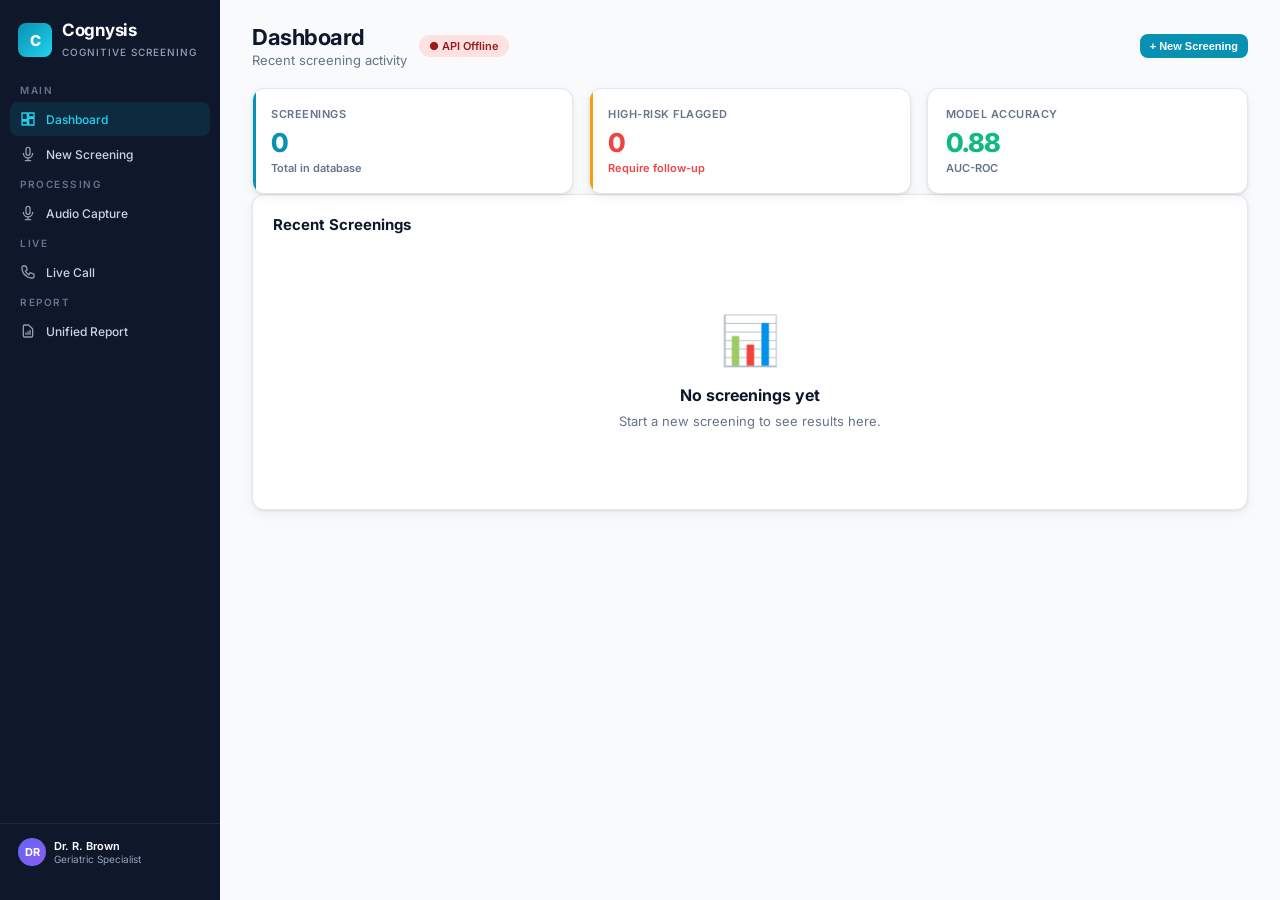
==== commit ab1a6650: "Update labels and values for model metrics" ====
--- a/index.html
+++ b/index.html
@@ -74,7 +74,7 @@
                 </div>
                 <div class="grid-3">
                     <div class="stat-card acoustic">
-                        <div class="stat-label">Screenings This Week</div>
+                        <div class="stat-label">Screenings</div>
                         <div class="stat-value" style="color: var(--accent);" id="dash-count">0</div>
                         <div class="stat-delta neutral">Total in database</div>
                     </div>
@@ -85,7 +85,7 @@
                     </div>
                     <div class="stat-card">
                         <div class="stat-label">Model Accuracy</div>
-                        <div class="stat-value" style="color: var(--success);">0.92</div>
+                        <div class="stat-value" style="color: var(--success);">0.88</div>
                         <div class="stat-delta neutral">AUC-ROC</div>
                     </div>
                 </div>
@@ -117,27 +117,34 @@
                             <div style="display: grid; grid-template-columns: 1fr 1fr; gap: 12px;">
                                 <div>
                                     <label style="display: block; font-size: 11px; font-weight: 600; color: var(--text-muted); margin-bottom: 4px;">First Name</label>
-                                    <input type="text" id="p-first" value="Dorothy" style="width: 100%; padding: 8px 12px; border: 1px solid var(--border); border-radius: var(--radius-sm); font-size: 13px; font-family: inherit;">
+                                    <input type="text" id="p-first" value="John" style="width: 100%; padding: 8px 12px; border: 1px solid var(--border); border-radius: var(--radius-sm); font-size: 13px; font-family: inherit;">
                                 </div>
                                 <div>
                                     <label style="display: block; font-size: 11px; font-weight: 600; color: var(--text-muted); margin-bottom: 4px;">Last Name</label>
-                                    <input type="text" id="p-last" value="Thompson" style="width: 100%; padding: 8px 12px; border: 1px solid var(--border); border-radius: var(--radius-sm); font-size: 13px; font-family: inherit;">
+                                    <input type="text" id="p-last" value="Doe" style="width: 100%; padding: 8px 12px; border: 1px solid var(--border); border-radius: var(--radius-sm); font-size: 13px; font-family: inherit;">
                                 </div>
                             </div>
                             <div style="display: grid; grid-template-columns: 1fr 1fr 1fr; gap: 12px;">
                                 <div>
                                     <label style="display: block; font-size: 11px; font-weight: 600; color: var(--text-muted); margin-bottom: 4px;">Age</label>
-                                    <input type="number" id="p-age" value="72" style="width: 100%; padding: 8px 12px; border: 1px solid var(--border); border-radius: var(--radius-sm); font-size: 13px; font-family: inherit;">
+                                    <input type="number" id="p-age" value="40" style="width: 100%; padding: 8px 12px; border: 1px solid var(--border); border-radius: var(--radius-sm); font-size: 13px; font-family: inherit;">
                                 </div>
                                 <div>
                                     <label style="display: block; font-size: 11px; font-weight: 600; color: var(--text-muted); margin-bottom: 4px;">Sex</label>
                                     <select id="p-sex" style="width: 100%; padding: 8px 12px; border: 1px solid var(--border); border-radius: var(--radius-sm); font-size: 13px; font-family: inherit; background: white;">
-                                        <option selected>Female</option><option>Male</option>
+                                        <option>Female</option><option selected>Male</option>
                                     </select>
                                 </div>
                                 <div>
-                                    <label style="display: block; font-size: 11px; font-weight: 600; color: var(--text-muted); margin-bottom: 4px;">Education (yrs)</label>
-                                    <input type="number" id="p-edu" value="8" style="width: 100%; padding: 8px 12px; border: 1px solid var(--border); border-radius: var(--radius-sm); font-size: 13px; font-family: inherit;">
+                                    <label style="display: block; font-size: 11px; font-weight: 600; color: var(--text-muted); margin-bottom: 4px;">Education Level</label>
+                                    <select id="p-edu" style="width: 100%; padding: 8px 12px; border: 1px solid var(--border); border-radius: var(--radius-sm); font-size: 13px; font-family: inherit; background: white;">
+                                        <option value="9">Some High School</option>
+                                        <option value="12">High School Diploma</option>
+                                        <option value="14">Associate Degree</option>
+                                        <option value="16" selected>Bachelor's Degree</option>
+                                        <option value="18">Master's Degree</option>
+                                        <option value="22">Doctorate (PhD / MD)</option>
+                                    </select>
                                 </div>
                             </div>
                             <div>
@@ -148,7 +155,7 @@
                             </div>
                             <div>
                                 <label style="display: block; font-size: 11px; font-weight: 600; color: var(--text-muted); margin-bottom: 4px;">Phone Number (for live calls)</label>
-                                <input type="tel" id="p-phone" value="+18761234567" placeholder="+1 876 123 4567" style="width: 100%; padding: 8px 12px; border: 1px solid var(--border); border-radius: var(--radius-sm); font-size: 13px; font-family: inherit;">
+                                <input type="tel" id="p-phone" value="+18764492715" placeholder="+1 876 123 4567" style="width: 100%; padding: 8px 12px; border: 1px solid var(--border); border-radius: var(--radius-sm); font-size: 13px; font-family: inherit;">
                             </div>
                         </div>
                     </div>
@@ -181,6 +188,18 @@
                             </div>
                         </div>
                     </div>
+                    <div class="card">
+                        <div class="card-header"><div class="card-title">Core Memory</div><span class="badge badge-info">Recall check</span></div>
+                        <div>
+                            <label style="display: block; font-size: 11px; font-weight: 600; color: var(--text-muted); margin-bottom: 4px;">A personal fact the patient should know</label>
+                            <textarea id="p-memory" rows="4" placeholder="e.g. I grew up in Spanish Town. My mother was Miss Joyce, a seamstress, and every Sunday we went to the market together."
+                                style="width: 100%; padding: 8px 12px; border: 1px solid var(--border); border-radius: var(--radius-sm); font-size: 13px; font-family: inherit; resize: vertical;">My name is John. I grew up in Kingston, Jamaica. My mother's name was Mary. Every Sunday, our family went to church in the morning and had rice and peas with stew chicken for dinner. My best childhood friend was Michael, and we used to play cricket together after school.</textarea>
+                            <div style="font-size: 11px; color: var(--text-muted); line-height: 1.5; margin-top: 6px;">
+                                During the call, the nurse naturally asks the patient about this memory. After the call,
+                                recall is scored against the transcript and shown on the Unified Report — an MMSE-style memory check.
+                            </div>
+                        </div>
+                    </div>
                 </div>
             </div>
 
@@ -199,27 +218,27 @@
                             <div style="display: grid; grid-template-columns: 1fr 1fr; gap: 12px;">
                                 <div>
                                     <label style="display: block; font-size: 11px; font-weight: 600; color: var(--text-muted); margin-bottom: 4px;">First Name</label>
-                                    <input type="text" id="p-first-upload" value="Dorothy" style="width: 100%; padding: 8px 12px; border: 1px solid var(--border); border-radius: var(--radius-sm); font-size: 13px; font-family: inherit;">
+                                    <input type="text" id="p-first-upload" value="John" style="width: 100%; padding: 8px 12px; border: 1px solid var(--border); border-radius: var(--radius-sm); font-size: 13px; font-family: inherit;">
                                 </div>
                                 <div>
                                     <label style="display: block; font-size: 11px; font-weight: 600; color: var(--text-muted); margin-bottom: 4px;">Last Name</label>
-                                    <input type="text" id="p-last-upload" value="Thompson" style="width: 100%; padding: 8px 12px; border: 1px solid var(--border); border-radius: var(--radius-sm); font-size: 13px; font-family: inherit;">
+                                    <input type="text" id="p-last-upload" value="Doe" style="width: 100%; padding: 8px 12px; border: 1px solid var(--border); border-radius: var(--radius-sm); font-size: 13px; font-family: inherit;">
                                 </div>
                             </div>
                             <div style="display: grid; grid-template-columns: 1fr 1fr 1fr; gap: 12px;">
                                 <div>
                                     <label style="display: block; font-size: 11px; font-weight: 600; color: var(--text-muted); margin-bottom: 4px;">Age</label>
-                                    <input type="number" id="p-age-upload" value="72" style="width: 100%; padding: 8px 12px; border: 1px solid var(--border); border-radius: var(--radius-sm); font-size: 13px; font-family: inherit;">
+                                    <input type="number" id="p-age-upload" value="40" style="width: 100%; padding: 8px 12px; border: 1px solid var(--border); border-radius: var(--radius-sm); font-size: 13px; font-family: inherit;">
                                 </div>
                                 <div>
                                     <label style="display: block; font-size: 11px; font-weight: 600; color: var(--text-muted); margin-bottom: 4px;">Sex</label>
                                     <select id="p-sex-upload" style="width: 100%; padding: 8px 12px; border: 1px solid var(--border); border-radius: var(--radius-sm); font-size: 13px; font-family: inherit; background: white;">
-                                        <option selected>Female</option><option>Male</option>
+                                        <option>Female</option><option selected>Male</option>
                                     </select>
                                 </div>
                                 <div>
                                     <label style="display: block; font-size: 11px; font-weight: 600; color: var(--text-muted); margin-bottom: 4px;">Education (yrs)</label>
-                                    <input type="number" id="p-edu-upload" value="8" style="width: 100%; padding: 8px 12px; border: 1px solid var(--border); border-radius: var(--radius-sm); font-size: 13px; font-family: inherit;">
+                                    <input type="number" id="p-edu-upload" value="16" style="width: 100%; padding: 8px 12px; border: 1px solid var(--border); border-radius: var(--radius-sm); font-size: 13px; font-family: inherit;">
                                 </div>
                             </div>
                             <div>
@@ -488,7 +507,7 @@
                     <div style="padding: 14px; background: var(--bg); border-radius: var(--radius-sm); margin-top: 20px;">
                         <div style="font-size: 11px; font-weight: 700; color: var(--text-muted); text-transform: uppercase; letter-spacing: 0.5px; margin-bottom: 6px;">Model Confidence</div>
                         <div style="display: flex; gap: 20px;">
-                            <div><div style="font-size: 20px; font-weight: 800; color: var(--accent);">0.92</div><div style="font-size: 11px; color: var(--text-muted);">Accuracy (AUC)</div></div>
+                            <div><div style="font-size: 20px; font-weight: 800; color: var(--accent);">0.88</div><div style="font-size: 11px; color: var(--text-muted);">Accuracy (AUC)</div></div>
                             <div><div style="font-size: 20px; font-weight: 800; color: var(--accent);">0.88</div><div style="font-size: 11px; color: var(--text-muted);">F1 Score</div></div>
                             <div><div style="font-size: 20px; font-weight: 800; color: var(--accent);">0.85</div><div style="font-size: 11px; color: var(--text-muted);">Sensitivity</div></div>
                             <div><div style="font-size: 20px; font-weight: 800; color: var(--accent);">0.94</div><div style="font-size: 11px; color: var(--text-muted);">Specificity</div></div>
@@ -628,7 +647,9 @@
                     <div class="status initiated" id="live-status" style="font-size: 32px; font-weight: 800; margin: 12px 0;">LOADING...</div>
                     <div class="timer" id="live-timer" style="font-size: 14px; color: #6b7280; margin-top: 8px;"><span class="spinner"></span> Connecting to server...</div>
                 </div>
-                <div class="card hidden" id="live-analysis-card">
+                <!-- Hidden per demo request: live stats card removed from the monitor.
+                     JS still populates it harmlessly; delete display:none to bring it back. -->
+                <div class="card hidden" id="live-analysis-card" style="display:none;">
                     <div class="card-header"><div class="card-title">📊 Live Analysis</div></div>
                     <div class="grid-3">
                         <div class="stat-card"><div class="stat-label">Patient Words</div><div class="stat-value" style="color: #111827;" id="live-patient-words">0</div></div>
@@ -715,7 +736,21 @@
                         <div style="color: var(--text-muted); font-size: 13px;">No transcript available yet.</div>
                     </div>
                     <div id="ur-markers"></div>
+                    <div id="ur-memory"></div>
                     <audio id="review-audio" style="display:none;"></audio>
+                </div>
+
+                <!-- 3b. WHAT WAS ANALYSED (call-based screenings only) — hidden per demo request.
+                     The analysis still happens server-side; populateResponseAnalysis keeps this card hidden. -->
+                <div class="card" id="ur-analysis-card" style="display:none;">
+                    <div class="card-header">
+                        <div class="card-title">What Was Analysed</div>
+                        <span class="badge badge-info">Patient responses only — nurse speech removed before scoring</span>
+                    </div>
+                    <div id="ur-ra-summary"></div>
+                    <div id="ur-ra-audio" style="margin:12px 0;"></div>
+                    <div id="ur-ra-table"></div>
+                    <div id="ur-ra-conversation"></div>
                 </div>
 
                 <!-- 4. RISK SCORE -->
@@ -745,47 +780,34 @@
                     </p>
                 </div>
 
-                <!-- 5. HOW THE SCORE WAS CALCULATED -->
+                <!-- 5. UNIFIED SCORE BREAKDOWN — waterfall + feature panel merged -->
                 <div class="card">
                     <div class="card-header">
                         <div class="card-title">How This Score Was Calculated</div>
-                        <span class="badge badge-info">Fully transparent — no black box</span>
-                    </div>
-                    <div style="font-size: 12px; color: var(--text-muted); margin-bottom: 14px; line-height: 1.6;">
-                        Every driver the model used is listed below — nothing is hidden. Values are SHAP contributions:
-                        <span style="color: var(--danger); font-weight: 600;">red = pushes risk up</span>,
-                        <span style="color: var(--success); font-weight: 600;">green = pushes risk down</span>.
-                        Base risk + all contributions = final score.
-                    </div>
+                        <span class="badge badge-info">One table — every feature, verifiable arithmetic</span>
+                    </div>
+                    <div id="ur-calc-summary" style="font-size: 12px; color: var(--text-muted); margin-bottom: 14px; line-height: 1.6;"></div>
                     <table class="marker-table">
-                        <thead><tr><th>Driver</th><th>What the system measured</th><th>Impact</th><th>Running score</th></tr></thead>
+                        <thead><tr>
+                            <th>Feature</th>
+                            <th>Weight</th>
+                            <th>Measured · normal range</th>
+                            <th>Status</th>
+                            <th>Effect on score</th>
+                            <th>Running total</th>
+                        </tr></thead>
                         <tbody id="ur-calc"></tbody>
                     </table>
                 </div>
 
-                <!-- 6. FEATURE PANEL — matches the presentation slide (6 acoustic + 6 language) -->
-                <div class="card">
-                    <div class="card-header">
-                        <div class="card-title">Screening Feature Panel</div>
-                        <span class="badge badge-info">Weights & ranges per assessment framework</span>
-                    </div>
-                    <div style="font-size: 12px; color: var(--text-muted); margin-bottom: 14px;">
-                        Every feature in the assessment framework is shown with its weight, measured value, and normal reference range — status is computed live, never hardcoded. Full panel shown, like a blood test report.
-                    </div>
-                    <table class="marker-table">
-                        <thead><tr><th>Feature</th><th>Weight</th><th>Measured</th><th>Normal Range</th><th>Status</th></tr></thead>
-                        <tbody id="ur-features"></tbody>
-                    </table>
-                </div>
-
-                <!-- 7. KEY FINDINGS -->
-                <div class="card">
+                <!-- 7. KEY FINDINGS (hidden per demo request — detail lives in the unified score table) -->
+                <div class="card" style="display:none;">
                     <div class="card-header"><div class="card-title">What the System Noticed</div></div>
                     <div id="ur-findings"></div>
                 </div>
 
-                <!-- 8. EXPLAINABILITY -->
-                <div class="grid-2">
+                <!-- 8. EXPLAINABILITY (hidden per demo request) -->
+                <div class="grid-2" style="display:none;">
                     <div class="card">
                         <div class="card-header"><div class="card-title">From the Sound of the Voice</div><span class="badge badge-info">Acoustic</span></div>
                         <div id="ur-exp-acoustic"></div>
@@ -795,28 +817,15 @@
                         <div id="ur-exp-transcript"></div>
                     </div>
                 </div>
-                <div class="card">
+                <div class="card" style="display:none;">
                     <div class="card-header"><div class="card-title">What Helped Lower the Risk</div><span class="badge badge-complete">Protective</span></div>
                     <div id="ur-exp-protective"></div>
                 </div>
 
-                <!-- 9. NEXT STEPS -->
-                <div class="card">
-                    <div class="card-header"><div class="card-title">Recommended Next Steps</div><span class="badge badge-live">Clinician</span></div>
-                    <div style="display: flex; flex-direction: column; gap: 8px;">
-                        <div class="clickable-row">
-                            <div class="row-left"><div class="row-icon" style="background: #e0e7ff; color: #4338ca;">📋</div><div><div class="row-title">In-Person Cognitive Tests</div><div class="row-desc">MoCA, memory tests, clock drawing</div></div></div>
-                            <div class="row-arrow">→</div>
-                        </div>
-                        <div class="clickable-row">
-                            <div class="row-left"><div class="row-icon" style="background: #fce7f3; color: #be185d;">🩺</div><div><div class="row-title">Brain Scan (MRI)</div><div class="row-desc">Check for hippocampal shrinkage</div></div></div>
-                            <div class="row-arrow">→</div>
-                        </div>
-                        <div class="clickable-row">
-                            <div class="row-left"><div class="row-icon" style="background: #d1fae5; color: #065f46;">💊</div><div><div class="row-title">Review DM & BP</div><div class="row-desc">Optimize diabetes & hypertension</div></div></div>
-                            <div class="row-arrow">→</div>
-                        </div>
-                    </div>
+                <!-- 9. NEXT STEPS — risk-tiered, populated by app.js -->
+                <div class="card">
+                    <div class="card-header"><div class="card-title">Recommended Next Steps</div><span class="badge badge-live" id="ur-next-badge">—</span></div>
+                    <div id="ur-next-steps" style="display: flex; flex-direction: column; gap: 8px;"></div>
                 </div>
             </div>
 </main>
